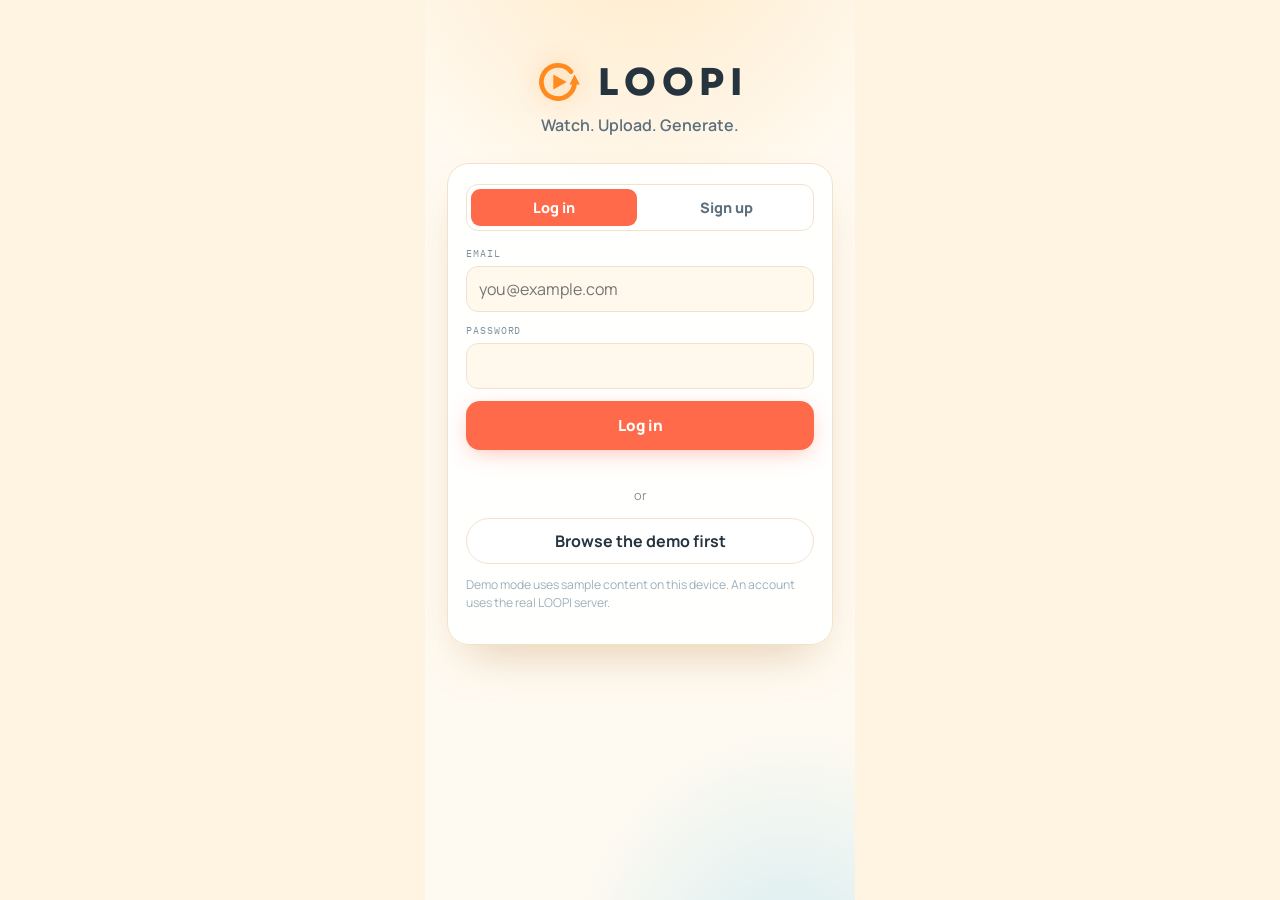
==== app/index.html @ d9bfcf1f "LOOPI website: landing + studio page + web app + SEO pack" ====
<!DOCTYPE html>
<html lang="en">
<head>
<meta charset="UTF-8">
<meta name="viewport" content="width=device-width, initial-scale=1.0, viewport-fit=cover">
<title>LOOPI — watch, upload, generate</title>
<meta name="description" content="LOOPI: an upload-first short-video platform. Upload up to 20s, generate AI video with credits, chat, rooms and live.">
<link rel="preconnect" href="https://fonts.googleapis.com">
<link rel="preconnect" href="https://fonts.gstatic.com" crossorigin>
<link href="https://fonts.googleapis.com/css2?family=Sora:wght@600;700;800&family=Manrope:wght@400;500;600;700;800&family=IBM+Plex+Mono:wght@500;600&display=swap" rel="stylesheet">
<link rel="stylesheet" href="style.css">
<link rel="stylesheet" href="games.css">
<link rel="stylesheet" href="volfield.css">
</head>
<body>
<div id="phone">

  <!-- ======================= SPLASH / ENTRY =======================
       Kay's entry page: a clean WHITE page, nothing competing, with
       the Loopi wordmark in glossy glass orange centred — shown
       while the app loads, then it fades into auth or the feed. -->
  <div id="splash" aria-hidden="true">
    <div class="splash-lockup">
      <svg class="splash-art" viewBox="0 0 340 196" fill="none" aria-hidden="true">
        <defs>
          <linearGradient id="glassOrange" x1="0" y1="0" x2="0" y2="1">
            <stop offset="0" stop-color="#FFC46B"/>
            <stop offset=".45" stop-color="#FF9A2E"/>
            <stop offset=".56" stop-color="#FF7A00"/>
            <stop offset="1" stop-color="#EF6200"/>
          </linearGradient>
          <linearGradient id="glassSheen" x1="0" y1="0" x2="0" y2="1">
            <stop offset="0" stop-color="#ffffff" stop-opacity=".9"/>
            <stop offset=".52" stop-color="#ffffff" stop-opacity="0"/>
          </linearGradient>
        </defs>
        <g transform="translate(136,2)">
          <path d="M54.1 21.8 A23 23 0 1 0 59 36" stroke="url(#glassOrange)" stroke-width="6.5" stroke-linecap="round"/>
          <path d="M59 25.5 L51.8 39.5 L66.2 39.5 Z" fill="url(#glassOrange)"/>
          <path d="M29.5 25.5 L48 36 L29.5 46.5 Z" fill="url(#glassOrange)"/>
        </g>
        <text x="172" y="152" text-anchor="middle" font-family="Sora, Manrope, sans-serif" font-size="57" font-weight="800" letter-spacing="5" fill="url(#glassOrange)">LOOPI</text>
        <text x="172" y="152" text-anchor="middle" font-family="Sora, Manrope, sans-serif" font-size="57" font-weight="800" letter-spacing="5" fill="url(#glassSheen)">LOOPI</text>
      </svg>
    </div>
  </div>

  <!-- ======================= AUTH ======================= -->
  <section id="screen-auth" class="screen">
    <div class="auth-aurora" aria-hidden="true"><i class="ab ab-1"></i><i class="ab ab-2"></i><i class="ab ab-3"></i></div>
    <div class="auth-wrap">
      <div class="logo">
        <svg class="logo-mark" viewBox="0 0 72 72" fill="none" aria-hidden="true">
          <path d="M54.1 21.8 A23 23 0 1 0 59 36" stroke="#fff" stroke-width="6.5" stroke-linecap="round"/>
          <path d="M59 25.5 L51.8 39.5 L66.2 39.5 Z" fill="#fff"/>
          <path d="M29.5 25.5 L48 36 L29.5 46.5 Z" fill="#fff"/>
        </svg>
        <span class="logo-word">LOOPI</span>
      </div>
      <p class="tagline" data-i18n="tagline">Watch. Upload. Generate.</p>

      <div class="auth-card">
        <div class="auth-tabs">
          <button id="auth-tab-login" class="auth-tab active" data-i18n="login">Log in</button>
          <button id="auth-tab-register" class="auth-tab" data-i18n="signup">Sign up</button>
        </div>

        <div id="register-fields" class="hidden">
          <label class="fld"><span data-i18n="displayName">Display name</span>
            <input id="auth-name" type="text" maxlength="60" autocomplete="name"></label>
          <label class="fld"><span data-i18n="handle">Handle</span>
            <input id="auth-handle" type="text" maxlength="24" autocomplete="username" placeholder="yourname"></label>
        </div>

        <label class="fld"><span data-i18n="email">Email</span>
          <input id="auth-email" type="email" autocomplete="email" placeholder="you@example.com"></label>
        <label class="fld"><span data-i18n="password">Password</span>
          <input id="auth-password" type="password" autocomplete="current-password"></label>

        <button id="auth-submit" class="primary big" data-i18n="login">Log in</button>
        <button id="bio-unlock-btn" class="ghost big hidden" data-i18n="bioUnlock">Unlock with fingerprint</button>
        <p id="auth-msg" class="form-msg" role="alert"></p>

        <div class="auth-or"><span data-i18n="or">or</span></div>
        <button id="demo-browse-btn" class="ghost big" data-i18n="browseDemo">Browse the demo first</button>
        <p class="auth-note" data-i18n="authNote">Demo mode uses sample content on this device. An account uses the real LOOPI server.</p>
      </div>
    </div>
  </section>

  <!-- ======================= ONBOARDING ======================= -->
  <section id="screen-onboarding" class="screen hidden">
    <div class="onboard-wrap">
      <div class="onboard-brand" aria-hidden="true">
        <svg class="logo-mark onboard-mark" viewBox="0 0 72 72" fill="none" aria-hidden="true">
          <path d="M54.1 21.8 A23 23 0 1 0 59 36" stroke="#fff" stroke-width="6.5" stroke-linecap="round"/>
          <path d="M59 25.5 L51.8 39.5 L66.2 39.5 Z" fill="#fff"/>
          <path d="M29.5 25.5 L48 36 L29.5 46.5 Z" fill="#fff"/>
        </svg>
        <span class="onboard-word">LOOPI</span>
      </div>
      <h1 data-i18n="pickInterests">What are you into?</h1>
      <p class="sub" data-i18n="pickInterestsSub">Pick a few — your For You feed tunes itself to these.</p>
      <div id="interest-chips" class="chips"></div>
      <button id="onboard-done" class="primary big" data-i18n="continue">Continue</button>
      <button id="onboard-skip" class="ghost" data-i18n="skip">Skip for now</button>
      <p id="onboard-msg" class="form-msg"></p>
    </div>
  </section>

  <!-- ======================= MAIN ======================= -->
  <section id="screen-main" class="screen hidden">

    <!-- HOME -->
    <div id="panel-home" class="panel">
      <header class="feed-top">
        <div class="ft-left">
          <button id="menu-btn" class="glass-btn" aria-label="Menu">⋯<span id="menu-btn-dot" class="menu-dot hidden"></span></button>
          <button id="live-pill" class="livepill" data-i18n="liveBadge">● LIVE</button>
        </div>
        <div class="feed-tabs">
          <button id="ftab-following" class="ftab" data-i18n="following">Following</button>
          <button id="ftab-foryou" class="ftab on" data-i18n="forYou">For You</button>
        </div>
        <button id="search-btn" class="glass-btn search-btn" aria-label="Search" data-i18n-aria="ariaSearch">⌕</button>
      </header>

      <!-- the one menu: every feature lives behind the ⋯ -->
      <div id="nav-menu" class="nav-menu hidden">
        <button class="menu-item" data-tab="create"><span class="mi-ic create-ic">＋</span><span data-i18n="create">Create</span></button>
        <button class="menu-item" data-tab="discover"><span class="mi-ic"><svg class="ic" viewBox="0 0 24 24" fill="none" stroke="currentColor" stroke-width="1.8" stroke-linecap="round" stroke-linejoin="round" aria-hidden="true"><circle cx="11" cy="11" r="6.5"/><path d="m20.5 20.5-4.8-4.8"/></svg></span><span data-i18n="discover">Discover</span></button>
        <button class="menu-item" data-tab="feed"><span class="mi-ic"><svg class="ic" viewBox="0 0 24 24" fill="none" stroke="currentColor" stroke-width="1.8" stroke-linecap="round" stroke-linejoin="round" aria-hidden="true"><rect x="4" y="4" width="7" height="7" rx="1.6"/><rect x="13" y="4" width="7" height="7" rx="1.6"/><rect x="4" y="13" width="7" height="7" rx="1.6"/><rect x="13" y="13" width="7" height="7" rx="1.6"/></svg></span><span data-i18n="tabFeed">Feed</span></button>
        <button class="menu-item" data-tab="live"><span class="mi-ic live-ic"><svg class="ic" viewBox="0 0 24 24" fill="none" stroke="currentColor" stroke-width="1.8" stroke-linecap="round" stroke-linejoin="round" aria-hidden="true"><circle cx="12" cy="12" r="1.4" fill="currentColor" stroke="none"/><path d="M8.2 15.8a5.4 5.4 0 0 1 0-7.6M15.8 8.2a5.4 5.4 0 0 1 0 7.6M5.6 18.4a9.4 9.4 0 0 1 0-12.8M18.4 5.6a9.4 9.4 0 0 1 0 12.8"/></svg></span><span data-i18n="live">Live</span></button>
        <button class="menu-item" data-tab="games"><span class="mi-ic"><svg class="ic" viewBox="0 0 24 24" fill="none" stroke="currentColor" stroke-width="1.8" stroke-linecap="round" stroke-linejoin="round" aria-hidden="true"><path d="M6.8 7.5h10.4a5.3 5.3 0 0 1 5.2 5.6c0 2.9-2.3 5.2-5.1 5.2-1.7 0-3.2-.8-4.1-2.1H10.8c-.9 1.3-2.4 2.1-4.1 2.1-2.8 0-5.1-2.3-5.1-5.2a5.3 5.3 0 0 1 5.2-5.6z"/><path d="M7.2 10.8v4M5.2 12.8h4"/><circle cx="16.4" cy="11.2" r=".4" fill="currentColor"/><circle cx="18.6" cy="14" r=".4" fill="currentColor"/></svg></span><span data-i18n="tabArena">Arena</span></button>
        <button class="menu-item" data-tab="inbox"><span class="mi-ic"><svg class="ic" viewBox="0 0 24 24" fill="none" stroke="currentColor" stroke-width="1.8" stroke-linecap="round" stroke-linejoin="round" aria-hidden="true"><path d="M20.5 11.8a8 8 0 0 1-8.4 7.7c-1.2 0-2.4-.2-3.4-.7L3.5 20.5l1.7-5.2a8 8 0 1 1 15.3-3.5z"/></svg></span><span data-i18n="tabChat">Chat</span><span id="menu-chat-badge" class="mi-badge hidden">3</span></button>
        <button class="menu-item" data-tab="notifications"><span class="mi-ic"><svg class="ic" viewBox="0 0 24 24" fill="none" stroke="currentColor" stroke-width="1.8" stroke-linecap="round" stroke-linejoin="round" aria-hidden="true"><path d="M17.8 9.2a5.8 5.8 0 1 0-11.6 0c0 5-2.3 6.6-2.3 6.6h16.2s-2.3-1.6-2.3-6.6"/><path d="M10.2 19.5a2 2 0 0 0 3.6 0"/></svg></span><span data-i18n="notifications">Notifications</span><span id="menu-notif-badge" class="mi-badge hidden">0</span></button>
        <button class="menu-item" data-tab="profile"><span class="mi-ic"><svg class="ic" viewBox="0 0 24 24" fill="none" stroke="currentColor" stroke-width="1.8" stroke-linecap="round" stroke-linejoin="round" aria-hidden="true"><circle cx="12" cy="8.2" r="3.7"/><path d="M5 20.2a7.2 7.2 0 0 1 14 0"/></svg></span><span data-i18n="profile">Profile</span></button>
        <button class="menu-item" data-tab="settings"><span class="mi-ic"><svg class="ic" viewBox="0 0 24 24" fill="none" stroke="currentColor" stroke-width="1.8" stroke-linecap="round" stroke-linejoin="round" aria-hidden="true"><path d="M4 6.5h9M19 6.5h1.5M4 12h3.5M13.5 12H20M4 17.5h11.5M19.5 17.5H20"/><circle cx="16" cy="6.5" r="2.2"/><circle cx="10.5" cy="12" r="2.2"/><circle cx="17" cy="17.5" r="2.2"/></svg></span><span data-i18n="settingsTitle">Settings</span></button>
        <div class="menu-credits"><span data-i18n="credits">Credits</span><span id="credits-pill" class="credits-pill" title="Credits" data-i18n-title="credits">✦ 0</span></div>
      </div>

      <!-- real-time "new posts" pill (SSE): appears when posts land
           while you browse; tapping loads them without ever yanking
           the feed mid-video -->
      <button id="new-posts-pill" class="new-posts-pill hidden" type="button"></button>

      <div id="feed" class="feed"></div>

      <!-- floating chat bubbles + overlay -->
      <button id="chat-bubble" class="chat-bubble hidden" aria-label="New message" data-i18n-aria="ariaNewMessage">
        <span id="chat-bubble-avatar" class="bubble-avatar">M</span>
        <span class="bubble-dot">2</span>
      </button>
      <button id="chat-bubble-2" class="chat-bubble bubble-2 hidden" aria-label="Group chat">
        <span class="bubble-avatar">WC</span>
        <span class="bubble-dot">3</span>
      </button>
      <div id="chat-overlay" class="chat-overlay hidden">
        <div class="overlay-head">
          <span id="overlay-avatar" class="mini-avatar">M</span>
          <span id="overlay-name">Mira</span>
          <span id="overlay-demo-tag" class="demo-tag" data-i18n="demoTag">demo</span>
          <button id="overlay-close" class="icon-btn" aria-label="Close" data-i18n-aria="ariaClose">✕</button>
        </div>
        <div id="overlay-messages" class="overlay-messages"></div>
        <div class="overlay-input-row">
          <input id="overlay-input" type="text" maxlength="500">
          <button id="overlay-send" class="send-btn" data-i18n="send">Send</button>
        </div>
      </div>
    </div>

    <!-- DISCOVER -->
    <div id="panel-discover" class="panel hidden">
      <header class="page-head"><button class="back-home glass-btn" aria-label="Back">‹</button><h2 data-i18n="discover">Discover</h2></header>
      <div class="search-row">
        <input id="search-input" type="search">
      </div>
      <p class="search-note" data-i18n="searchNote">Explore squares are creators you don't follow. Tap one to jump into their video.</p>
      <div id="comp-card" class="comp-card hidden">
        <h3 class="comp-head"><svg class="ic ic-inline" viewBox="0 0 24 24" fill="none" stroke="currentColor" stroke-width="1.8" stroke-linecap="round" stroke-linejoin="round" aria-hidden="true"><path d="M7.5 4h9v4.8a4.5 4.5 0 0 1-9 0z"/><path d="M7.5 5.5H4.2a3.1 3.1 0 0 0 3.3 3.8M16.5 5.5h3.3a3.1 3.1 0 0 1-3.3 3.8"/><path d="M12 13.3V17M8.5 20.5h7M10 17h4l.6 3.5H9.4z"/></svg> <span data-i18n="compTitle">Weekly competition</span></h3>
        <div id="comp-body"></div>
      </div>
      <div id="explore-grid" class="explore-grid"></div>
    </div>

    <!-- LIVE -->
    <div id="panel-live" class="panel hidden">
      <header class="page-head"><button class="back-home glass-btn" aria-label="Back">‹</button><h2 data-i18n="live">Live</h2></header>
      <button id="go-live-btn" class="primary" data-i18n="goLive">Go Live</button>
      <p id="live-msg" class="form-msg"></p>
      <h3 class="section-title" data-i18n="liveNow">Live now</h3>
      <div id="live-grid" class="live-grid"></div>
    </div>

    <!-- INBOX -->
    <div id="panel-inbox" class="panel hidden">
      <header class="page-head"><button class="back-home glass-btn" aria-label="Back">‹</button><h2 data-i18n="inbox">Inbox</h2></header>
      <div id="room-list" class="room-list"></div>
      <details class="new-room">
        <summary data-i18n="newRoom">+ New room</summary>
        <label class="fld"><span data-i18n="roomName">Room name</span>
          <input id="room-name" type="text" maxlength="80"></label>
        <label class="fld"><span data-i18n="roomType">Type</span>
          <select id="room-type">
            <option value="group" data-i18n="roomGroup">Group chat</option>
            <option value="open" data-i18n="roomOpen">Open room</option>
            <option value="private" data-i18n="roomPrivate">Private (password)</option>
          </select></label>
        <label class="fld" id="room-password-row"><span data-i18n="roomPassword">Password</span>
          <input id="room-password" type="password" maxlength="100"></label>
        <button id="room-create-btn" class="primary" data-i18n="createRoom">Create room</button>
        <p id="room-msg" class="form-msg"></p>
      </details>
    </div>

    <!-- NOTIFICATIONS -->
    <div id="panel-notifications" class="panel hidden">
      <header class="page-head"><button class="back-home glass-btn" aria-label="Back">‹</button><h2 data-i18n="notifTitle">Notifications</h2>
        <button id="notif-read-all" class="ghost notif-read-all" data-i18n="notifMarkAllRead">Mark all read</button></header>
      <div id="notif-list" class="notif-list"></div>
    </div>

    <!-- CREATOR (someone else's profile, from the feed) -->
    <div id="panel-creator" class="panel hidden">
      <header class="page-head"><button class="back-home glass-btn" aria-label="Back">‹</button><h2 id="creator-title">Creator</h2></header>
      <div class="ig-profile">
        <div class="ig-top">
          <span id="creator-avatar" class="big-avatar ig-avatar">?</span>
          <div class="ig-stats" aria-label="Profile statistics">
            <button id="creator-videos-stat" class="ig-stat" type="button"><b id="creator-video-count">0</b><span data-i18n="videosWord">Videos</span></button>
            <button id="creator-followers-stat" class="ig-stat" type="button"><b id="creator-followers-count">0</b><span data-i18n="followersWord">followers</span></button>
            <button id="creator-following-stat" class="ig-stat" type="button"><b id="creator-following-count">0</b><span data-i18n="followingWord">following</span></button>
          </div>
        </div>
        <div class="ig-identity">
          <div id="creator-name" class="profile-name">—</div>
          <div class="ig-handle-row"><span id="creator-handle" class="profile-handle">@—</span><span id="creator-private-chip" class="private-chip hidden"><svg class="ic ic-inline" viewBox="0 0 24 24" fill="none" stroke="currentColor" stroke-width="1.8" stroke-linecap="round" stroke-linejoin="round" aria-hidden="true"><rect x="5" y="10.8" width="14" height="9.2" rx="2"/><path d="M8 10.8V8a4 4 0 0 1 8 0v2.8"/><circle cx="12" cy="15.4" r="1.3" fill="currentColor" stroke="none"/></svg> <span data-i18n="privacyPrivate">Private</span></span></div>
          <p id="creator-bio" class="profile-bio"></p>
          <p id="creator-level-line" class="ig-level-line"></p>
        </div>
        <div class="ig-actions">
          <button id="creator-follow-btn" class="primary creator-follow hidden">Follow</button>
          <button id="creator-message-btn" class="ghost ig-action" data-i18n="messageVerb">Message</button>
          <button id="creator-share-btn" class="ghost ig-action" data-i18n="share">Share</button>
        </div>
        <div id="creator-locked" class="locked-box hidden">
          <div class="locked-ic"><svg class="ic ic-inline" viewBox="0 0 24 24" fill="none" stroke="currentColor" stroke-width="1.8" stroke-linecap="round" stroke-linejoin="round" aria-hidden="true"><rect x="5" y="10.8" width="14" height="9.2" rx="2"/><path d="M8 10.8V8a4 4 0 0 1 8 0v2.8"/><circle cx="12" cy="15.4" r="1.3" fill="currentColor" stroke="none"/></svg></div>
          <b data-i18n="privateAccount">This account is private</b>
          <p class="sub" data-i18n="followToSee">Follow this account to see their videos.</p>
        </div>
      </div>
      <h3 id="creator-videos-title" class="section-title ig-grid-title" data-i18n="creatorVideos">Videos</h3>
      <div id="creator-grid" class="profile-grid"></div>
    </div>

    <!-- PROFILE -->
    <div id="panel-profile" class="panel hidden">
      <header class="page-head"><button class="back-home glass-btn" aria-label="Back">‹</button><h2 data-i18n="profile">Profile</h2></header>
      <div class="ig-profile">
        <div class="ig-top">
          <span id="profile-avatar" class="big-avatar ig-avatar">?</span>
          <div class="ig-stats" aria-label="Profile statistics">
            <button id="profile-videos-stat" class="ig-stat" type="button"><b id="profile-video-count">0</b><span data-i18n="videosWord">Videos</span></button>
            <button id="profile-followers-stat" class="ig-stat" type="button"><b id="profile-followers-count">0</b><span data-i18n="followersWord">followers</span></button>
            <button id="profile-following-stat" class="ig-stat" type="button"><b id="profile-following-count">0</b><span data-i18n="followingWord">following</span></button>
          </div>
        </div>
        <div class="ig-identity">
          <div id="profile-name" class="profile-name">—</div>
          <div id="profile-handle" class="profile-handle">@—</div>
          <p id="profile-bio" class="profile-bio"></p>
          <p id="profile-level-line" class="ig-level-line"></p>
          <div id="profile-badges" class="badge-row ig-badges"></div>
        </div>
        <div class="ig-actions">
          <button id="edit-profile-btn" class="ghost ig-action primary-action" data-i18n="editProfile">Edit profile</button>
          <button id="profile-share-btn" class="ghost ig-action" data-i18n="share">Share</button>
        </div>
      </div>

      <div class="profile-tabs" role="tablist" aria-label="Profile sections">
        <button id="profile-tab-videos" class="profile-tab active" type="button">▦ <span data-i18n="videosWord">Videos</span></button>
        <button id="profile-tab-shop" class="profile-tab" type="button">✦ <span data-i18n="shopCredits">Shop / Credits</span></button>
      </div>

      <div id="profile-videos-pane" class="profile-pane">
        <div id="profile-grid" class="profile-grid"></div>
        <p id="profile-no-videos" class="sub profile-empty hidden" data-i18n="noVideosYet">No videos yet.</p>
      </div>

      <div id="profile-shop-pane" class="profile-pane hidden">
        <div class="credits-card shop-card">
          <div class="shop-balance-label" data-i18n="currentBalance">Current balance</div>
          <div id="credits-balance" class="credits-balance shop-balance">✦ 0</div>
          <p class="sub shop-note" data-i18n="creditsForLine">Credits power AI video generation and tips to streamers.</p>
          <div class="earnings-row">
            <span data-i18n="earnings">Earnings</span>
            <b id="earnings-balance">✦ 0</b>
          </div>
          <p class="sub earnings-note" data-i18n="earningsNote">Tips you received, tracked separately for payout.</p>
          <div id="packs-list" class="packs-list"></div>
          <p id="packs-msg" class="form-msg"></p>
          <div id="ledger-list" class="ledger-list"></div>
        </div>
      </div>

      <button id="settings-btn" class="ghost"><svg class="ic ic-inline" viewBox="0 0 24 24" fill="none" stroke="currentColor" stroke-width="1.8" stroke-linecap="round" stroke-linejoin="round" aria-hidden="true"><path d="M4 6.5h9M19 6.5h1.5M4 12h3.5M13.5 12H20M4 17.5h11.5M19.5 17.5H20"/><circle cx="16" cy="6.5" r="2.2"/><circle cx="10.5" cy="12" r="2.2"/><circle cx="17" cy="17.5" r="2.2"/></svg><span data-i18n="settings">Settings</span></button>
      <button id="logout-btn" class="ghost danger" data-i18n="logout">Log out</button>
    </div>

    <!-- SETTINGS -->
    <div id="panel-settings" class="panel hidden">
      <header class="page-head chat-head">
        <button id="settings-back" class="icon-btn" aria-label="Back" data-i18n-aria="ariaBack">‹</button>
        <h2 data-i18n="settingsTitle">Settings</h2>
      </header>
      <div class="settings-group">
        <h3 class="section-title" data-i18n="language">Language</h3>
        <label class="radio-row">
          <input type="radio" name="lang" id="lang-en" value="en">
          <span>English</span>
        </label>
        <label class="radio-row">
          <input type="radio" name="lang" id="lang-zh" value="zh">
          <span>中文（简体）</span>
        </label>
        <label class="radio-row">
          <input type="radio" name="lang" id="lang-hi" value="hi">
          <span>हिन्दी</span>
        </label>
        <p class="sub" data-i18n="languageNote">Applies to the whole app right away.</p>
      </div>
      <div id="bio-settings-group" class="settings-group hidden">
        <h3 class="section-title" data-i18n="bioTitle">Biometric unlock</h3>
        <label class="switch-row">
          <span data-i18n="bioUnlock">Unlock with fingerprint</span>
          <input id="bio-toggle" type="checkbox">
        </label>
        <p class="sub" data-i18n="bioNote">Your session is sealed with Android Keystore on this phone. If biometric unlock fails, use your password.</p>
        <p id="bio-msg" class="form-msg"></p>
      </div>
      <div class="settings-group">
        <h3 class="section-title" data-i18n="privacyTitle">Account privacy</h3>
        <label class="radio-row">
          <input type="radio" name="privacy" id="privacy-public" value="public">
          <span data-i18n="privacyPublic">Public</span>
        </label>
        <label class="radio-row">
          <input type="radio" name="privacy" id="privacy-private" value="private">
          <span data-i18n="privacyPrivate">Private</span>
        </label>
        <p class="sub" id="privacy-note"></p>
      </div>
      <div class="settings-group">
        <h3 class="section-title" data-i18n="notifPrefsTitle">Notifications</h3>
        <div id="notif-prefs"></div>
        <p class="sub" data-i18n="notifPrefsNote">Choose what lands in your inbox. Turned-off types are never created.</p>
      </div>
      <div class="settings-group">
        <h3 class="section-title" data-i18n="about">About</h3>
        <p class="sub">LOOPI · <span data-i18n="aboutText">Upload-first short video. AI generation is one option inside — never the whole app.</span></p>
        <p class="sub" id="settings-mode"></p>
      </div>
      <div class="settings-group danger-zone">
        <h3 class="section-title" data-i18n="dangerZone">Danger zone</h3>
        <p class="sub" data-i18n="deleteAccountNote">Permanently delete your account and everything in it. This cannot be undone.</p>
        <button id="delete-account-btn" class="ghost danger" data-i18n="deleteAccount">Delete account</button>
      </div>
    </div>

    <!-- CHAT (full view, from Inbox) -->
    <div id="panel-chat" class="panel hidden">
      <header class="page-head chat-head">
        <button id="chat-back" class="icon-btn" aria-label="Back" data-i18n-aria="ariaBack">‹</button>
        <h2 id="chat-title">Chat</h2>
        <span id="chat-demo-tag" class="demo-tag hidden" data-i18n="demoTag">demo</span>
      </header>
      <div id="chat-messages" class="chat-messages"></div>
      <div id="share-picker" class="share-picker hidden">
        <p class="sub" data-i18n="shareWhich">Share which video?</p>
        <div id="share-picker-list" class="share-picker-list"></div>
      </div>
      <div class="chat-input-row">
        <button id="chat-share-btn" class="icon-btn" title="Share a video" data-i18n-title="titleShareVideo"><svg class="ic" viewBox="0 0 24 24" fill="none" stroke="currentColor" stroke-width="1.8" stroke-linecap="round" stroke-linejoin="round" aria-hidden="true"><rect x="3" y="6.5" width="18" height="12.5" rx="2.5"/><path d="M3 10.5h18M7.5 6.5l2 4M13 6.5l2 4"/></svg></button>
        <button id="chat-game-btn" class="icon-btn hidden" title="Start a group game" data-i18n-title="titleGroupGame"><svg class="ic" viewBox="0 0 24 24" fill="none" stroke="currentColor" stroke-width="1.8" stroke-linecap="round" stroke-linejoin="round" aria-hidden="true"><path d="M6.8 7.5h10.4a5.3 5.3 0 0 1 5.2 5.6c0 2.9-2.3 5.2-5.1 5.2-1.7 0-3.2-.8-4.1-2.1H10.8c-.9 1.3-2.4 2.1-4.1 2.1-2.8 0-5.1-2.3-5.1-5.2a5.3 5.3 0 0 1 5.2-5.6z"/><path d="M7.2 10.8v4M5.2 12.8h4"/><circle cx="16.4" cy="11.2" r=".4" fill="currentColor"/><circle cx="18.6" cy="14" r=".4" fill="currentColor"/></svg></button>
        <button id="chat-mic-btn" class="icon-btn" title="Voice message" data-i18n-title="titleVoiceMessage"><svg class="ic" viewBox="0 0 24 24" fill="none" stroke="currentColor" stroke-width="1.8" stroke-linecap="round" stroke-linejoin="round" aria-hidden="true"><rect x="9" y="2.5" width="6" height="12" rx="3"/><path d="M5.8 11.8a6.2 6.2 0 0 0 12.4 0M12 18v3.2"/></svg></button>
        <input id="chat-input" type="text" maxlength="2000">
        <button id="chat-send" class="send-btn" data-i18n="send">Send</button>
      </div>
      <div id="voice-rec-row" class="voice-rec-row hidden">
        <span class="voice-rec-dot"></span>
        <span id="voice-rec-time" class="voice-rec-time">0:00</span>
        <span class="voice-rec-label" data-i18n="voiceRecording">Recording…</span>
        <button id="voice-rec-cancel" class="ghost" data-i18n="cancel">Cancel</button>
        <button id="voice-rec-send" class="send-btn" data-i18n="send">Send</button>
      </div>
      <p id="chat-msg" class="form-msg"></p>
    </div>

    <!-- LIVE ROOM -->
    <div id="panel-live-room" class="panel hidden">
      <header class="page-head chat-head">
        <button id="live-back" class="icon-btn" aria-label="Back" data-i18n-aria="ariaBack">‹</button>
        <h2 id="lr-title">Live</h2>
        <span class="live-badge" data-i18n="liveBadge">● LIVE</span>
      </header>
      <div class="lr-stage">
        <video id="lr-video" class="lr-video hidden" autoplay playsinline></video>
        <div id="lr-stage-art" class="lr-stage-art"></div>
        <div id="lr-audio" class="hidden"></div>
        <div id="lr-gift-overlay" class="lr-gift-overlay hidden"><div id="lr-gift-emoji" class="lr-gift-icon"></div></div>
        <div class="lr-stage-meta">
          <span id="lr-streamer">@—</span>
          <span id="lr-conn" class="conn-chip hidden">Ready to connect</span>
          <span id="lr-viewers" class="lr-viewers"><svg class="ic ic-inline" viewBox="0 0 24 24" fill="none" stroke="currentColor" stroke-width="1.8" stroke-linecap="round" stroke-linejoin="round" aria-hidden="true"><path d="M2.5 12S6 5.8 12 5.8 21.5 12 21.5 12 18 18.2 12 18.2 2.5 12 2.5 12z"/><circle cx="12" cy="12" r="3"/></svg><span id="lr-viewers-n">0</span></span>
        </div>
        <p id="lr-note" class="lr-note"></p>
      </div>
      <div id="lr-chat" class="lr-chat"></div>
      <div class="tip-row">
        <span class="tip-note" data-i18n="tipNote">Tips go to the streamer</span>
        <button class="tip-btn" data-tip="1">✦ 1</button>
        <button class="tip-btn" data-tip="5">✦ 5</button>
        <button class="tip-btn" data-tip="20">✦ 20</button>
      </div>
      <p id="tip-msg" class="form-msg"></p>
      <div class="chat-input-row">
        <input id="lr-chat-input" type="text" maxlength="500">
        <button id="lr-gift-btn" class="send-btn gift-btn"><svg class="ic ic-inline" viewBox="0 0 24 24" fill="none" stroke="currentColor" stroke-width="1.8" stroke-linecap="round" stroke-linejoin="round" aria-hidden="true"><rect x="3.5" y="8" width="17" height="4" rx="1"/><path d="M5 12v7a1.5 1.5 0 0 0 1.5 1.5h11A1.5 1.5 0 0 0 19 19v-7"/><path d="M12 8v12.5"/><path d="M12 8c-4.2 0-5.5-1.6-5.5-3.2C6.5 3.1 7.8 2 9.3 2 11.4 2 12 4.6 12 8zm0 0c4.2 0 5.5-1.6 5.5-3.2C17.5 3.1 16.2 2 14.7 2 12.6 2 12 4.6 12 8z"/></svg><span data-i18n="giftBtn">Gift</span></button>
        <button id="lr-chat-send" class="send-btn" data-i18n="send">Send</button>
      </div>
    </div>

    <!-- GIFT SHELF (live rooms: gifts are priced by the server catalogue) -->
    <div id="gift-sheet" class="comments-sheet gift-sheet hidden">
      <div class="create-head">
        <h2 data-i18n="giftShelfTitle">Send a gift</h2>
        <button id="gift-close" class="icon-btn" aria-label="Close" data-i18n-aria="ariaClose">✕</button>
      </div>
      <div class="credits-popup-balance">
        <span data-i18n="giftBalance">Your balance</span>
        <b id="gift-balance">✦ 0</b>
      </div>
      <div id="gift-grid" class="gift-grid"></div>
      <p id="gift-msg" class="form-msg"></p>
    </div>

    <!-- GAMES HUB -->
    <div id="panel-games" class="panel hidden">
      <header class="page-head"><button class="back-home glass-btn" aria-label="Back">‹</button>
        <h2 data-i18n="games">Games</h2>
        <span id="coins-pill" class="coins-pill" title="Game coins" data-i18n-title="gameCoins"><img class="coin-png-sm" src="games3d/coin.png" alt=""><span id="coins-n">0</span></span>
      </header>
      <p class="search-note" data-i18n="gamesNote">Small games, big bragging rights. Challenge a friend and the card lands right inside your chat.</p>
      <div id="games-level-strip" class="games-level-strip"></div>
      <div id="games-grid" class="games-grid"></div>
      <div id="games-leaderboard" class="lb-list"></div>
      <p class="sub games-coins-note" data-i18n="coinsNote">Game coins are earned by playing — never bought. They are a separate games currency and never convert into credits or cash.</p>
    </div>

    <!-- GAME: PENALTY KICKS -->
    <div id="panel-game-penalty" class="panel hidden">
      <header class="page-head chat-head">
        <button class="icon-btn game-back" aria-label="Back" data-i18n-aria="ariaBack">‹</button>
        <h2><img class="h2-game-ic" src="games3d/penalty.png" alt=""> <span data-i18n="gamePenalty">Penalty Kicks</span></h2>
      </header>
      <div class="game-stage">
        <div id="pk-score" class="pk-score">You 0 — 0 Bot</div>
        <div id="pk-dots" class="pk-dots"></div>
        <div id="pk-prompt" class="pk-prompt"></div>
        <div id="pk-goal" class="pk-goal"></div>
        <div id="pk-power" class="pk-power hidden"><span data-i18n="pkPower">Power</span><div class="pk-power-track"><div id="pk-power-fill"></div></div></div>
        <p id="pk-msg" class="pk-msg"></p>
        <div id="pk-result" class="pk-result hidden">
          <div id="pk-result-text"></div>
          <button id="pk-again" class="primary" data-i18n="playAgain">Play again</button>
          <button id="pk-challenge" class="ghost" data-i18n="challengeFriend">Challenge a friend</button>
        </div>
        <p class="sub game-rules" data-i18n="penaltyRules">Best of 5, then sudden death. Shooting: swipe across the goal — where your flick lands is where the ball goes, and full-power flicks near the frame can fly wide. Saving: swipe to dive the moment the bot shoots — late dives cover less ground.</p>
      </div>
    </div>

    <!-- GAME: PING PONG -->
    <div id="panel-game-pong" class="panel hidden">
      <header class="page-head chat-head">
        <button class="icon-btn game-back" aria-label="Back" data-i18n-aria="ariaBack">‹</button>
        <h2><img class="h2-game-ic" src="games3d/pong.png" alt=""> <span data-i18n="gamePong">Ping Pong</span></h2>
      </header>
      <div class="pong-online" id="pong-online">
        <div class="po-modes">
          <button id="po-mode-bot" class="po-mode active" data-i18n="poBotMatch">Bot match</button>
          <button id="po-mode-online" class="po-mode" data-i18n="poOnlineMatch">Play a friend · 1v1 online</button>
        </div>
        <div id="po-online-panel" class="po-panel hidden">
          <div class="po-row">
            <button id="po-create" class="ghost" data-i18n="poCreateRoom">Create room</button>
            <button id="po-quick" class="ghost" data-i18n="poQuickMatch">⚡ Quick match</button>
          </div>
          <div class="po-row">
            <input id="po-code" type="text" maxlength="4" placeholder="CODE" autocomplete="off" autocapitalize="characters">
            <button id="po-join" class="ghost" data-i18n="poJoinRoom">Join room</button>
          </div>
          <div id="po-room-code" class="po-code-display hidden"><span data-i18n="poRoomWord">Room</span> <b id="po-room-code-val"></b><span data-i18n="poSendCode"> — send this code to your friend</span></div>
          <p id="po-status" class="po-status"></p>
          <button id="po-leave" class="ghost hidden" data-i18n="poLeaveMatch">Leave match</button>
        </div>
      </div>
      <div class="pong-wrap">
        <canvas id="pong-canvas" width="360" height="480"></canvas>
      </div>
      <p id="pong-msg" class="pk-msg"></p>
      <div class="pong-controls">
        <button id="pong-start" class="primary" data-i18n="startGame">Start</button>
        <button id="pong-challenge" class="ghost" data-i18n="challengeFriend">Challenge a friend</button>
      </div>
      <p class="sub game-rules" data-i18n="pongRules">First to 7. Drag or move the mouse to slide your paddle (bottom). The bot gets quicker every time you score.</p>
    </div>

    <!-- GAME: VOLLEY DUEL (placeholder) -->
    <div id="panel-game-volley" class="panel hidden">
      <header class="page-head chat-head">
        <button class="icon-btn game-back" aria-label="Back" data-i18n-aria="ariaBack">‹</button>
        <h2><img class="h2-game-ic" src="games3d/volley.png" alt=""> <span data-i18n="gameVolley">Volley Duel</span></h2>
      </header>
      <div class="game-soon">
        <div class="soon-art" id="volley-art"><img class="soon-png" src="games3d/volley.png" alt=""></div>
        <span class="demo-tag" data-i18n="inBuild">In build</span>
        <h3 data-i18n="volleyTitle">Volley Duel — 1v1, on the clock</h3>
        <p class="sub" data-i18n="volleyRules">A 60-second timed duel. Serve, bump and spike over the net — most points when the clock hits zero wins. Beat the bot to warm up, then challenge a friend for the real crown.</p>
        <p class="sub" data-i18n="volleySoon">This one is still being built — the court, net physics and timed rounds land in a later update. Challenges posted now are demo cards.</p>
        <button id="volley-challenge" class="ghost" data-i18n="challengeFriend">Challenge a friend</button>
      </div>
    </div>

    <!-- GAME: POKER (placeholder) -->
    <div id="panel-game-poker" class="panel hidden">
      <header class="page-head chat-head">
        <button class="icon-btn game-back" aria-label="Back" data-i18n-aria="ariaBack">‹</button>
        <h2><img class="h2-game-ic" src="games3d/poker.png" alt=""> <span data-i18n="gamePoker">Poker</span></h2>
      </header>
      <div class="game-soon">
        <div class="soon-art" id="poker-art"><img class="soon-png" src="games3d/poker.png" alt=""></div>
        <span class="demo-tag" data-i18n="inBuild">In build</span>
        <h3 data-i18n="pokerTitle">Poker — friendly tables</h3>
        <p class="sub" data-i18n="pokerRules">Texas hold'em at friendly tables — you, your friends and a few bots. Two cards down, five on the board, best hand takes the pot of game coins.</p>
        <div class="poker-rule" data-i18n="pokerFreeRule">Free coins only. Poker here runs on game coins that are earned by playing — they are never sold, never bought, and can never be converted into credits or cashed out. It is a game, not gambling.</div>
        <p class="sub" data-i18n="pokerSoon">Tables are still being built. Challenges posted now are demo cards.</p>
        <button id="poker-challenge" class="ghost" data-i18n="challengeFriend">Challenge a friend</button>
      </div>
    </div>

    <!-- GAME: FOODNINJA -->
    <div id="panel-game-foodninja" class="panel hidden">
      <header class="page-head chat-head">
        <button class="icon-btn game-back" aria-label="Back" data-i18n-aria="ariaBack">‹</button>
        <h2><img class="h2-game-ic" src="games3d/foodninja.png" alt=""> <span data-i18n="gameFood">FoodNinja</span></h2>
      </header>
      <div class="pong-online fn-bar">
        <div class="po-modes">
          <button id="fn-mode-ai" class="po-mode active" data-i18n="fnVsAi">vs AI</button>
          <button id="fn-mode-online" class="po-mode" data-i18n="fnOnline">1v1 online</button>
        </div>
        <div id="fn-diff-row" class="fn-diff-row">
          <button class="fn-diff-btn active" data-diff="easy" data-i18n="diffEasy">Easy</button>
          <button class="fn-diff-btn" data-diff="normal" data-i18n="diffNormal">Normal</button>
          <button class="fn-diff-btn" data-diff="hard" data-i18n="diffHard">Hard</button>
        </div>
        <div id="fn-online-panel" class="po-panel hidden">
          <div class="po-row">
            <button id="fn-create" class="ghost" data-i18n="poCreateRoom">Create room</button>
            <button id="fn-quick" class="ghost" data-i18n="poQuickMatch">⚡ Quick match</button>
          </div>
          <div class="po-row">
            <input id="fn-code" type="text" maxlength="4" placeholder="CODE" autocomplete="off" autocapitalize="characters">
            <button id="fn-join" class="ghost" data-i18n="poJoinRoom">Join room</button>
          </div>
          <div id="fn-room-code" class="po-code-display hidden"><span data-i18n="poRoomWord">Room</span> <b id="fn-room-code-val"></b><span data-i18n="poSendCode"> — send this code to your friend</span></div>
          <p id="fn-status" class="po-status"></p>
          <button id="fn-leave" class="ghost hidden" data-i18n="poLeaveMatch">Leave match</button>
        </div>
      </div>
      <div id="fn-group-bar" class="fn-group-bar hidden">
        <div id="fn-group-strip" class="fn-group-strip"></div>
        <button id="fn-group-back" class="ghost hidden"><svg class="ic ic-inline" viewBox="0 0 24 24" fill="none" stroke="currentColor" stroke-width="1.8" stroke-linecap="round" stroke-linejoin="round" aria-hidden="true"><path d="M20.5 11.8a8 8 0 0 1-8.4 7.7c-1.2 0-2.4-.2-3.4-.7L3.5 20.5l1.7-5.2a8 8 0 1 1 15.3-3.5z"/></svg> <span data-i18n="gsBackToChat">Back to chat</span></button>
      </div>
      <div class="fn-hud">
        <span class="fn-chip"><svg class="ic ic-inline" viewBox="0 0 24 24" fill="none" stroke="currentColor" stroke-width="1.8" stroke-linecap="round" stroke-linejoin="round" aria-hidden="true"><circle cx="12" cy="8.2" r="3.7"/><path d="M5 20.2a7.2 7.2 0 0 1 14 0"/></svg> <b id="fn-score">0</b></span>
        <span class="fn-chip"><span id="fn-opp-label">BOT</span> <b id="fn-opp">0</b></span>
        <span class="fn-chip"><svg class="ic ic-inline" viewBox="0 0 24 24" fill="none" stroke="currentColor" stroke-width="1.8" stroke-linecap="round" stroke-linejoin="round" aria-hidden="true"><circle cx="12" cy="12.8" r="7.3"/><path d="M12 9v3.8l2.6 1.6M9.5 2.8h5"/></svg> <b id="fn-time">60</b></span>
        <span class="fn-chip" id="fn-lives"><svg class="ic ic-inline heart-ic" viewBox="0 0 24 24" fill="currentColor" stroke="none" aria-hidden="true"><path d="M12 20.3C6.9 16.4 3.4 13.2 3.4 9.7 3.4 7.1 5.3 5.1 7.8 5.1c1.7 0 3.2.9 4.2 2.4.9-1.5 2.5-2.4 4.2-2.4 2.5 0 4.4 2 4.4 4.6 0 3.5-3.5 6.7-8.6 10.6z"/></svg><svg class="ic ic-inline heart-ic" viewBox="0 0 24 24" fill="currentColor" stroke="none" aria-hidden="true"><path d="M12 20.3C6.9 16.4 3.4 13.2 3.4 9.7 3.4 7.1 5.3 5.1 7.8 5.1c1.7 0 3.2.9 4.2 2.4.9-1.5 2.5-2.4 4.2-2.4 2.5 0 4.4 2 4.4 4.6 0 3.5-3.5 6.7-8.6 10.6z"/></svg><svg class="ic ic-inline heart-ic" viewBox="0 0 24 24" fill="currentColor" stroke="none" aria-hidden="true"><path d="M12 20.3C6.9 16.4 3.4 13.2 3.4 9.7 3.4 7.1 5.3 5.1 7.8 5.1c1.7 0 3.2.9 4.2 2.4.9-1.5 2.5-2.4 4.2-2.4 2.5 0 4.4 2 4.4 4.6 0 3.5-3.5 6.7-8.6 10.6z"/></svg></span>
      </div>
      <div class="fn-meter"><div id="fn-meter-fill"></div><span id="fn-fever-tag" class="hidden" data-i18n="feverTag">🔥 FEVER ×2</span></div>
      <div class="food-wrap">
        <canvas id="fn-canvas" width="360" height="480"></canvas>
      </div>
      <p id="fn-msg" class="pk-msg"></p>
      <div id="fn-result" class="pk-result hidden">
        <div id="fn-result-text"></div>
        <button id="fn-again" class="primary" data-i18n="playAgain">Play again</button>
        <button id="fn-challenge" class="ghost" data-i18n="challengeFriend">Challenge a friend</button>
      </div>
      <div class="pong-controls" id="fn-controls">
        <button id="fn-start" class="primary" data-i18n="startGame">Start</button>
        <button id="fn-challenge2" class="ghost" data-i18n="challengeFriend">Challenge a friend</button>
      </div>
      <p class="sub game-rules" data-i18n="foodRules">Swipe through flying food to slice it. 3+ in one swipe = Combo Platter bonus. Fill the meter for FEVER double points. Never slice the rotten egg!</p>
    </div>

    <!-- GAME: VOLFIELD -->
    <div id="panel-game-volfield" class="panel hidden">
      <header class="page-head chat-head">
        <button class="icon-btn game-back" aria-label="Back" data-i18n-aria="ariaBack">‹</button>
        <h2><img class="h2-game-ic" src="games3d/volfield.png" alt=""> <span data-i18n="gameVolfield">Volfield</span></h2>
      </header>
      <div class="pong-online vf-bar">
        <div class="po-modes">
          <button id="vf-mode-boss" class="po-mode active">Boss mode</button>
          <button id="vf-mode-duel" class="po-mode">1v1 duel · 90s</button>
        </div>
        <div id="vf-stage-row" class="vf-stage-row">
          <button id="vf-stage-prev" class="vf-nav-btn" aria-label="Previous stage">‹</button>
          <span id="vf-stage-name" class="vf-stage-name"></span>
          <button id="vf-stage-next" class="vf-nav-btn" aria-label="Next stage">›</button>
        </div>
        <p id="vf-best" class="vf-best"></p>
      </div>
      <div class="vf-hud">
        <span class="vf-chip"><b id="vf-pct">0%</b> <span id="vf-claimed-label">Claimed</span></span>
        <span class="vf-chip"><b id="vf-score">0</b> <span id="vf-score-label">Score</span></span>
        <span class="vf-chip vf-lives-chip" id="vf-lives"></span>
        <span class="vf-chip hidden" id="vf-time-chip"><b id="vf-time">90</b>s</span>
      </div>
      <p id="vf-stage-label" class="po-status"></p>
      <div class="vf-shield"><span id="vf-shield-label">Shield</span><div class="vf-shield-track"><div id="vf-shield-fill"></div></div></div>
      <div id="vf-duel-bar" class="vf-duel-bar hidden">
        <div class="vf-duel-row"><span class="who" id="vf-you-label">You</span><div class="vf-duel-track"><div id="vf-you-fill"></div></div><span class="val" id="vf-you-pct">0%</span></div>
        <div class="vf-duel-row"><span class="who" id="vf-bot-label">Bot rival</span><div class="vf-duel-track"><div id="vf-bot-fill"></div></div><span class="val" id="vf-bot-pct">0%</span></div>
      </div>
      <div class="vf-wrap">
        <canvas id="vf-canvas" width="360" height="480"></canvas>
      </div>
      <p id="vf-msg" class="pk-msg"></p>
      <div id="vf-result" class="pk-result hidden">
        <div id="vf-result-text"></div>
        <button id="vf-again" class="primary" data-i18n="playAgain">Play again</button>
        <button id="vf-next" class="primary hidden">Next stage</button>
        <button id="vf-challenge" class="ghost" data-i18n="challengeFriend">Challenge a friend</button>
      </div>
      <div class="vf-controls">
        <button id="vf-start" class="primary">Start</button>
      </div>
      <div class="vf-pad" aria-hidden="false">
        <button id="vf-pad-up" class="vf-pad-btn vf-pad-up" aria-label="Up"><svg viewBox="0 0 24 24" fill="none" stroke="currentColor" stroke-width="2.2" stroke-linecap="round" stroke-linejoin="round"><path d="M5 15l7-7 7 7"/></svg></button>
        <button id="vf-pad-left" class="vf-pad-btn vf-pad-left" aria-label="Left"><svg viewBox="0 0 24 24" fill="none" stroke="currentColor" stroke-width="2.2" stroke-linecap="round" stroke-linejoin="round"><path d="M15 5l-7 7 7 7"/></svg></button>
        <button id="vf-pad-down" class="vf-pad-btn vf-pad-down" aria-label="Down"><svg viewBox="0 0 24 24" fill="none" stroke="currentColor" stroke-width="2.2" stroke-linecap="round" stroke-linejoin="round"><path d="M5 9l7 7 7-7"/></svg></button>
        <button id="vf-pad-right" class="vf-pad-btn vf-pad-right" aria-label="Right"><svg viewBox="0 0 24 24" fill="none" stroke="currentColor" stroke-width="2.2" stroke-linecap="round" stroke-linejoin="round"><path d="M9 5l7 7-7 7"/></svg></button>
      </div>
      <p id="vf-rules" class="sub game-rules"></p>
    </div>

    <!-- Kay's 3-button quick bar: Feed · Profile · Search. The ⋯
         menu above remains the full destination list. -->
    <nav id="bottom-bar" class="bottom-bar" aria-label="Primary">
      <button class="bottom-item active" data-bottom-nav="home" type="button"><span class="bottom-icon">⌂</span><span data-i18n="tabFeed">Feed</span></button>
      <button class="bottom-item" data-bottom-nav="profile" type="button"><span class="bottom-icon">◯</span><span data-i18n="profile">Profile</span></button>
      <button class="bottom-item" data-bottom-nav="discover" type="button"><span class="bottom-icon">⌕</span><span data-i18n="searchWord">Search</span></button>
    </nav>

    <!-- CHALLENGE PICKER (sheet over everything) -->
    <div id="challenge-picker" class="challenge-sheet hidden">
      <p class="sub" data-i18n="challengeWhich">Challenge in which chat?</p>
      <div id="challenge-room-list" class="challenge-room-list"></div>
      <button id="challenge-cancel" class="ghost" data-i18n="cancel">Cancel</button>
    </div>

    <!-- GROUP GAME LOBBY / RESULTS (sheet over everything) -->
    <div id="gs-overlay" class="challenge-sheet gs-overlay hidden">
      <div class="gs-head">
        <b id="gs-title">Group game</b>
        <span id="gs-demo-tag" class="demo-tag hidden" data-i18n="demoTag">demo</span>
      </div>
      <p id="gs-sub" class="sub"></p>
      <div id="gs-players" class="gs-players"></div>
      <div id="gs-standings" class="gs-standings hidden"></div>
      <p id="gs-status" class="po-status"></p>
      <div class="gs-actions">
        <button id="gs-start-btn" class="primary hidden" data-i18n="gsStartMatch">Start match</button>
        <button id="gs-back-btn" class="primary hidden" data-i18n="gsBackToChat">Back to chat</button>
        <button id="gs-close-btn" class="ghost" data-i18n="cancel">Cancel</button>
      </div>
    </div>

    <!-- CREATE (sheet over everything) -->
    <div id="create-panel" class="create-panel hidden">
      <div class="create-head">
        <h2 data-i18n="create">Create</h2>
        <button id="create-close" class="icon-btn" aria-label="Close" data-i18n-aria="ariaClose">✕</button>
      </div>

      <div class="door">
        <h3><svg class="ic" viewBox="0 0 24 24" fill="none" stroke="currentColor" stroke-width="1.8" stroke-linecap="round" stroke-linejoin="round" aria-hidden="true"><rect x="3" y="6.5" width="18" height="12.5" rx="2.5"/><path d="M3 10.5h18M7.5 6.5l2 4M13 6.5l2 4"/></svg> <span data-i18n="recordUpload">Record / Upload</span></h3>
        <p class="sub" data-i18n="uploadNote">Your own video, up to 20 seconds.</p>
        <input id="upload-file" type="file" accept="video/*">
        <div id="upload-preview" class="upload-preview hidden"></div>
        <input id="upload-caption" type="text" maxlength="300" placeholder="Add a caption…">
        <button id="upload-music-row" class="music-row hidden" type="button">
          <span class="music-row-ic"><svg class="ic" viewBox="0 0 24 24" fill="none" stroke="currentColor" stroke-width="1.8" stroke-linecap="round" stroke-linejoin="round" aria-hidden="true"><path d="M9.5 18.4V6.2L19.5 4.2v11.6"/><circle cx="6.8" cy="18.4" r="2.7"/><circle cx="16.8" cy="15.8" r="2.7"/></svg></span>
          <span class="music-row-main">
            <span class="music-row-title" data-i18n="addSong">Add a song</span>
            <span id="upload-music-name" class="music-row-name">No song</span>
          </span>
          <span class="music-row-chev" aria-hidden="true">›</span>
        </button>
        <div id="upload-progress" class="upload-progress hidden"><div id="upload-progress-bar"></div></div>
        <button id="upload-post-btn" class="primary hidden" data-i18n="uploadPostBtn">Post to LOOPI</button>
        <p id="upload-status" class="form-msg"></p>
      </div>

      <div class="door">
        <h3>✦ <span data-i18n="generateAi">Generate with AI</span></h3>
        <p class="sub" data-i18n="generateNote">Describe it — AI makes it. The price is always on the button.</p>
        <textarea id="gen-prompt" rows="3" maxlength="1000"></textarea>
        <div class="seg-row" id="gen-duration">
          <button class="seg active" data-sec="10">10s · <span data-i18n="oneCredit">1 credit</span></button>
          <button class="seg" data-sec="20">20s · <span data-i18n="twoCredits">2 credits</span></button>
        </div>
        <div class="gen-row">
          <span class="gen-balance"><span data-i18n="balance">Balance</span>: <b id="gen-balance">✦ 0</b></span>
          <button id="gen-topup" class="ghost gen-topup" data-i18n="topUp">Top up</button>
          <button id="gen-btn" class="primary" data-i18n="generate">Generate</button>
        </div>
        <p id="gen-status" class="form-msg"></p>
        <div id="gen-result" class="gen-result hidden"></div>
      </div>
    </div>

    <!-- PEOPLE LIST (followers / following, shared by both profiles) -->
    <div id="people-sheet" class="comments-sheet people-sheet hidden">
      <div class="create-head">
        <h2 id="people-title">People</h2>
        <button id="people-close" class="icon-btn" aria-label="Close" data-i18n-aria="ariaClose">✕</button>
      </div>
      <p id="people-count" class="sub"></p>
      <div id="people-list" class="people-list"></div>
    </div>

    <!-- MUSIC PICKER ("Add a song" in the upload door; the library
         comes from GET /v1/music — src/music.js on the server) -->
    <div id="music-sheet" class="comments-sheet music-sheet hidden">
      <div class="create-head">
        <h2 data-i18n="addSong">Add a song</h2>
        <button id="music-close" class="icon-btn" aria-label="Close" data-i18n-aria="ariaClose">✕</button>
      </div>
      <p class="sub" data-i18n="addSongNote">Free to use — the song replaces your video's own sound.</p>
      <div id="music-list" class="music-list"></div>
    </div>

    <!-- EDIT PROFILE -->
    <div id="edit-profile-sheet" class="comments-sheet hidden">
      <div class="create-head">
        <h2 data-i18n="editProfile">Edit profile</h2>
        <button id="edit-profile-close" class="icon-btn" aria-label="Close" data-i18n-aria="ariaClose">✕</button>
      </div>
      <label class="fld"><span data-i18n="displayName">Display name</span>
        <input id="edit-name" type="text" maxlength="60" autocomplete="name"></label>
      <label class="fld"><span data-i18n="bioWord">Bio</span>
        <textarea id="edit-bio" rows="3" maxlength="300"></textarea></label>
      <p id="edit-profile-msg" class="form-msg"></p>
      <div class="gs-actions">
        <button id="edit-profile-save" class="primary" data-i18n="saveChanges">Save changes</button>
        <button id="edit-profile-cancel" class="ghost" data-i18n="cancel">Cancel</button>
      </div>
    </div>

    <!-- CREDITS (one shared purchase surface: profile Shop tab +
         the Generate-moment popup use the same packs + buy logic) -->
    <div id="credits-sheet" class="comments-sheet credits-sheet hidden">
      <div class="create-head">
        <h2 data-i18n="buyCredits">Buy credits</h2>
        <button id="credits-close" class="icon-btn" aria-label="Close" data-i18n-aria="ariaClose">✕</button>
      </div>
      <div class="credits-popup-balance">
        <span data-i18n="currentBalance">Current balance</span>
        <b id="credits-popup-balance">✦ 0</b>
      </div>
      <p id="credits-popup-needed" class="sub"></p>
      <p class="sub" data-i18n="creditsForLine">Credits power AI video generation and tips to streamers.</p>
      <div id="popup-packs-list" class="packs-list"></div>
      <p id="popup-packs-msg" class="form-msg"></p>
    </div>

    <!-- COMMENTS sheet -->
    <div id="comments-sheet" class="comments-sheet hidden">
      <div class="create-head">
        <h2 data-i18n="comments">Comments</h2>
        <button id="comments-close" class="icon-btn" aria-label="Close" data-i18n-aria="ariaClose">✕</button>
      </div>
      <div id="comments-list" class="comments-list"></div>
      <div class="chat-input-row">
        <input id="comment-input" type="text" maxlength="500">
        <button id="comment-send" class="send-btn" data-i18n="send">Send</button>
      </div>
      <p id="comment-msg" class="form-msg"></p>
    </div>

    <!-- DELETE ACCOUNT (confirm sheet: password re-entry) -->
    <div id="delete-sheet" class="comments-sheet hidden">
      <div class="create-head">
        <h2 data-i18n="deleteAccount">Delete account</h2>
        <button id="delete-close" class="icon-btn" aria-label="Close" data-i18n-aria="ariaClose">✕</button>
      </div>
      <p class="sub" data-i18n="deleteAccountWarn">This permanently deletes your account, your videos, credits, earnings, messages and creator progress. There is no undo and no recovery.</p>
      <label class="sub" for="delete-password" data-i18n="deletePasswordLabel">Enter your password to confirm</label>
      <input id="delete-password" type="password" autocomplete="current-password">
      <p id="delete-msg" class="form-msg"></p>
      <div class="gs-actions">
        <button id="delete-confirm" class="primary danger-btn" data-i18n="deleteConfirm">Delete permanently</button>
        <button id="delete-cancel" class="ghost" data-i18n="cancel">Cancel</button>
      </div>
    </div>

  </section>

  <div id="toast" class="toast hidden"></div>
</div>
<script src="posters.js"></script>
<script src="icons.js"></script>
<script src="live-video.js"></script>
<script src="clips.js"></script>
<script src="app.js"></script>
<script src="games-online.js"></script>
<script src="foodninja.js"></script>
<script src="group-games.js"></script>
<script src="volfield-engine.js"></script>
<script src="volfield.js"></script>
</body>
</html>
---- app/style.css ----
/* LOOPI app shell — "Summer Light" language (Kay 2026-11-13:
 * light colors, not black — summer colors):
 * warm-white #fffaf1, white panels, sand hairlines #f1e3cb,
 * coral #ff6b4a primary, sky #29b6f6, mint + sunny gold accents,
 * chat blue #0a84ff. Dark ink #25343f text on light surfaces.
 * Type: Sora for display, Manrope for UI, IBM Plex Mono for chips,
 * labels and numbers. Glass, glow and depth over flat blocks. */
:root{
  --bg:#fffaf1; --bg2:#fff3e2; --card:#ffffff; --card2:#fff8ec; --raise:#ffffff;
  --ink:#25343f; --soft:#5c6f7d; --faint:#7f93a1; --dimmer:#9db0bc;
  --line:#f1e3cb; --line2:#e9d3ac; --line3:#dcbd85;
  --lime:#ff6b4a; --lime-ink:#ffffff; --lime-bg:#ffe9e0; --lime-line:#ffb59d;
  --pink:#fe2c55; --pink2:#ff3b5c; --cyan:#29b6f6; --blue:#0a84ff;
  --gold:#d9930d; --gold-bg:#fdf0c8; --violet:#7a4fd0; --danger:#f43f5e; --err:#e5484d;
  --glass:rgba(255,255,255,.86); --glass2:rgba(255,255,255,.62);
  --bottombar-h:58px;
  --font-ui:Manrope,-apple-system,BlinkMacSystemFont,"Segoe UI",Roboto,"PingFang SC","Microsoft YaHei",sans-serif;
  --font-display:Sora,Manrope,-apple-system,"Segoe UI",Roboto,"PingFang SC",sans-serif;
  --font-mono:"IBM Plex Mono",ui-monospace,SFMono-Regular,Menlo,monospace;
}
*{box-sizing:border-box; -webkit-tap-highlight-color:transparent}
html,body{margin:0;padding:0;background:#fff3e2;color:var(--ink);font-family:var(--font-ui);
  -webkit-font-smoothing:antialiased}
button{font:inherit;color:inherit;background:none;border:none;cursor:pointer}
input,textarea,select{font:inherit;color:var(--ink);background:var(--card2);
  border:1px solid var(--line);border-radius:12px;padding:11px 12px;width:100%}
input:focus,textarea:focus,select:focus{outline:none;border-color:var(--lime-line);
  box-shadow:0 0 0 3px rgba(255,107,74,.16)}
.hidden{display:none !important}
.sub{color:var(--soft);font-size:.84rem;line-height:1.5;margin:.35rem 0}
.upload-progress{height:6px;background:rgba(37,52,63,.10);border-radius:3px;overflow:hidden;margin:.55rem 0 0}
.upload-progress>div{height:100%;width:0%;background:var(--lime);border-radius:3px;transition:width .15s ease}
#upload-caption{width:100%;margin-top:.55rem}
#upload-post-btn{margin-top:.55rem}
.form-msg{color:var(--gold);font-size:.84rem;min-height:1.1em;margin:.45rem 0 0}
.form-msg.error{color:var(--err)}
.form-msg.ok{color:var(--lime)}

/* phone shell */
#phone{position:relative;max-width:430px;margin:0 auto;height:100dvh;
  background:var(--bg);overflow:hidden;display:flex;flex-direction:column}
.screen{flex:1;display:flex;flex-direction:column;min-height:0}
.panel{flex:1;overflow-y:auto;padding:0 0 calc(26px + var(--bottombar-h));min-height:0;position:relative;background:var(--bg)}
.panel::-webkit-scrollbar{width:0}

/* generic controls — board language */
.primary{background:var(--lime);color:var(--lime-ink);font-weight:800;
  border-radius:14px;padding:13px 20px;font-size:.95rem;
  box-shadow:0 6px 22px -6px rgba(255,107,74,.5)}
.primary:active{transform:scale(.98)}
.primary:disabled{opacity:.45;cursor:not-allowed;box-shadow:none}
.primary.big{width:100%;padding:14px}
.ghost{border:1px solid var(--line);background:var(--card);border-radius:999px;
  padding:11px 18px;color:var(--ink);font-weight:700}
.ghost.big{width:100%}
.ghost.danger{color:var(--danger);border-color:#f3b8c6}
.icon-btn{font-size:1.3rem;line-height:1;padding:6px 10px;color:var(--ink)}
.glass-btn{width:38px;height:38px;border-radius:50%;background:var(--glass2);
  backdrop-filter:blur(8px);-webkit-backdrop-filter:blur(8px);
  border:1px solid rgba(255,255,255,.16);color:#fff;display:inline-flex;
  align-items:center;justify-content:center;font-size:1.05rem;flex:none}
.page-head{padding:44px 18px 4px;display:flex;align-items:center;gap:10px}
.page-head h2{margin:0;font-family:var(--font-display);font-size:1.3rem;font-weight:800;letter-spacing:-.01em}
.section-title{margin:18px 18px 8px;font-size:.98rem;font-weight:800}
.demo-tag{background:var(--gold-bg);color:var(--gold);font-size:.64rem;font-weight:800;
  border-radius:5px;padding:2px 6px;text-transform:uppercase;letter-spacing:.06em}
.toast{position:absolute;left:50%;bottom:calc(var(--bottombar-h) + 24px);transform:translate(-50%,0);
  background:var(--lime);color:var(--lime-ink);font-weight:800;font-size:.8rem;
  padding:9px 15px;border-radius:999px;z-index:99;max-width:92%;text-align:center;
  box-shadow:0 10px 30px rgba(160,100,20,.25);white-space:nowrap;overflow:hidden;text-overflow:ellipsis}

/* ================= SPLASH + BRAND ================= */
/* The white LOOPI lockup: a loop-arrow ring fused with a play
 * triangle, all white with a soft glow — the app's handshake on the
 * splash and the auth hero. */
.logo-mark{flex:none;filter:drop-shadow(0 0 14px rgba(255,150,60,.45))}
.logo-mark path:first-child{stroke:#ff8a1e}
.logo-mark path:not(:first-child){fill:#ff8a1e}
/* Entry page (Kay's spec): pure white, nothing else on it — the
 * glass-orange Loopi lockup centred while the app loads. */
#splash{position:absolute;inset:0;z-index:200;background:#ffffff;
  display:flex;align-items:center;justify-content:center;pointer-events:none;
  animation:splash-out .55s ease 1.35s forwards}
@keyframes splash-out{to{opacity:0;visibility:hidden}}
.splash-lockup{display:flex;align-items:center;justify-content:center;
  animation:splash-breathe 1.9s ease-in-out}
@keyframes splash-breathe{0%{transform:scale(.97);opacity:0}18%{opacity:1}55%{transform:scale(1)}100%{transform:scale(1.012)}}
.splash-art{width:248px;height:auto;
  filter:drop-shadow(0 12px 28px rgba(255,122,0,.30))}

/* living backdrop for the login set: three slow-drifting colour
 * fields behind the glass card — never flat, never busy. */
#screen-auth{position:relative}
.auth-aurora{position:absolute;inset:0;overflow:hidden;pointer-events:none}
.auth-aurora .ab{position:absolute;border-radius:50%;filter:blur(46px);opacity:.5}
.ab-1{width:300px;height:300px;left:-90px;top:-70px;
  background:radial-gradient(circle,rgba(255,183,77,.5),transparent 65%);
  animation:aurora-1 16s ease-in-out infinite alternate}
.ab-2{width:340px;height:340px;right:-120px;top:32%;
  background:radial-gradient(circle,rgba(255,107,74,.42),transparent 65%);
  animation:aurora-2 19s ease-in-out infinite alternate}
.ab-3{width:260px;height:260px;left:16%;bottom:-110px;
  background:radial-gradient(circle,rgba(41,182,246,.34),transparent 65%);
  animation:aurora-3 14s ease-in-out infinite alternate}
@keyframes aurora-1{to{transform:translate(52px,38px) scale(1.14)}}
@keyframes aurora-2{to{transform:translate(-44px,-30px) scale(1.1)}}
@keyframes aurora-3{to{transform:translate(30px,-42px) scale(1.16)}}

/* ================= AUTH ================= */
.auth-wrap{flex:1;overflow-y:auto;padding:56px 22px 30px;text-align:center;position:relative;z-index:1;
  background:radial-gradient(120% 60% at 50% -10%,rgba(255,190,90,.28),transparent 60%),
             radial-gradient(90% 50% at 85% 110%,rgba(41,182,246,.20),transparent 60%),var(--bg)}
.logo{display:flex;align-items:center;justify-content:center;gap:14px}
.logo .logo-mark{width:52px;height:52px}
.logo-word{font-family:var(--font-display);font-size:2.3rem;font-weight:800;
  letter-spacing:.16em;color:var(--ink)}
.tagline{color:var(--soft);margin:.35rem 0 1.7rem;font-weight:600}
.auth-card{background:rgba(255,255,255,.88);border:1px solid var(--line);border-radius:22px;
  padding:20px 18px;text-align:left;backdrop-filter:blur(10px);
  box-shadow:0 24px 50px -20px rgba(170,110,30,.35)}
.auth-tabs{display:flex;gap:6px;margin-bottom:16px;background:var(--card);border:1px solid var(--line);
  border-radius:12px;padding:4px}
.auth-tab{flex:1;padding:9px;border-radius:9px;background:none;color:var(--soft);font-weight:800;font-size:.9rem}
.auth-tab.active{background:var(--lime);color:#fff}
.fld{display:block;margin:0 0 12px}
.fld span{display:block;font-family:var(--font-mono);font-size:.64rem;letter-spacing:.09em;
  text-transform:uppercase;color:var(--faint);margin-bottom:6px}
.auth-or{text-align:center;color:var(--faint);margin:14px 0;position:relative;font-size:.8rem}
.auth-note{color:var(--dimmer);font-size:.76rem;line-height:1.5;margin-top:12px}

/* ================= ONBOARDING ================= */
.onboard-wrap{flex:1;overflow-y:auto;padding:52px 22px 24px;display:flex;flex-direction:column;
  background:radial-gradient(110% 55% at 50% -8%,rgba(255,190,90,.24),transparent 60%),
             radial-gradient(80% 45% at 88% 108%,rgba(41,182,246,.16),transparent 60%),var(--bg)}
.onboard-brand{display:flex;align-items:center;gap:9px;margin-bottom:26px}
.onboard-mark{width:30px;height:30px;filter:drop-shadow(0 0 9px rgba(255,150,60,.45))}
.onboard-word{font-family:var(--font-display);font-weight:800;font-size:.92rem;
  letter-spacing:.24em;color:var(--ink)}
.onboard-wrap h1{font-family:var(--font-display);font-size:1.65rem;margin:0 0 6px;letter-spacing:-.02em}
.chips{display:grid;grid-template-columns:1fr 1fr;gap:9px;margin:18px 0 24px}
.chip{border:1.5px solid var(--line);background:var(--card);border-radius:14px;
  padding:12px 11px;font-size:.9rem;font-weight:800;text-align:left;color:var(--ink)}
.chip.on{background:var(--lime-bg);border-color:var(--lime);color:var(--ink);
  box-shadow:inset 0 0 0 1px var(--lime)}
#onboard-done{width:100%;margin-top:auto;margin-bottom:10px}
#onboard-skip{width:100%}

/* ================= FEED CHROME ================= */
/* one overlaid top row: ⋯ + LIVE pill | Following / For You | search */
.feed-top{position:absolute;top:0;left:0;right:0;z-index:20;display:flex;align-items:flex-start;
  padding:calc(10px + env(safe-area-inset-top)) 10px 0;pointer-events:none}
.feed-top>*{pointer-events:auto}
.ft-left{display:flex;gap:7px;align-items:center;flex:1}
/* sample lock: the top-row controls are QUIET GHOSTS — no filled
 * circles. The ⋯ and the search magnifier are light glyphs with a
 * soft shadow so they read over bright video. */
.feed-top .glass-btn{background:transparent;border:none;backdrop-filter:none;
  -webkit-backdrop-filter:none;width:30px;height:30px;box-shadow:none;
  text-shadow:0 1px 10px rgba(0,0,0,.75)}
#menu-btn{font-size:1.3rem;font-weight:700;letter-spacing:.02em}
.livepill{background:var(--pink);color:#fff;font-size:.58rem;font-weight:800;
  letter-spacing:.07em;padding:5px 7px;border-radius:6px;align-self:center;
  box-shadow:0 4px 16px -2px rgba(254,44,85,.55)}
.feed-tabs{position:absolute;left:50%;transform:translateX(-50%);top:calc(13px + env(safe-area-inset-top));
  display:flex;gap:15px}
.ftab{font-weight:800;font-size:.92rem;color:#fff;opacity:.62;padding:2px 1px 5px;position:relative;
  text-shadow:0 1px 8px rgba(0,0,0,.6)}
.ftab.on{opacity:1}
.ftab.on::after{content:'';position:absolute;left:50%;transform:translateX(-50%);bottom:0;
  width:24px;height:3px;border-radius:99px;background:var(--lime)}
.search-btn{font-size:1.18rem;margin-left:auto}

/* the ⋯ menu — one compact glass panel holding every feature */
.nav-menu{position:absolute;top:calc(58px + env(safe-area-inset-top));left:12px;z-index:40;
  width:216px;background:var(--glass);backdrop-filter:blur(16px);-webkit-backdrop-filter:blur(16px);
  border:1px solid rgba(37,52,63,.09);border-radius:20px;padding:8px;
  box-shadow:0 24px 50px -12px rgba(170,110,30,.35),0 0 0 1px rgba(255,107,74,.05),0 0 32px -12px rgba(255,150,60,.3);
  animation:menu-in .22s cubic-bezier(.22,1,.36,1)}
@keyframes menu-in{from{opacity:0;transform:translateY(-6px) scale(.97)}to{opacity:1;transform:none}}
.menu-item{display:flex;align-items:center;gap:11px;width:100%;text-align:left;
  padding:8px 9px;border-radius:13px;font-weight:800;font-size:.9rem;color:var(--ink)}
.menu-item:active,.menu-item.active{background:rgba(255,122,0,.09)}
.mi-ic{width:34px;height:34px;border-radius:11px;background:var(--card2);border:1px solid var(--line);
  display:flex;align-items:center;justify-content:center;font-size:.95rem;flex:none}
.mi-ic.create-ic{background:var(--pink);border-color:var(--pink);color:#fff;font-weight:900;
  box-shadow:-3px 0 0 var(--cyan),3px 0 0 rgba(254,44,85,.0);font-size:1.05rem}
.mi-ic.live-ic{color:var(--pink2);font-size:.7rem}
.mi-badge{margin-left:auto;background:var(--pink2);color:#fff;font-size:.66rem;font-weight:800;
  min-width:19px;height:19px;border-radius:99px;display:flex;align-items:center;justify-content:center;padding:0 5px}
.menu-credits{display:flex;align-items:center;justify-content:space-between;
  border-top:1px solid var(--line);margin-top:6px;padding:11px 9px 5px;
  font-family:var(--font-mono);font-size:.7rem;letter-spacing:.08em;text-transform:uppercase;color:var(--faint)}
.credits-pill{background:var(--lime-bg);border:1px solid var(--lime-line);border-radius:999px;
  padding:5px 11px;font-weight:800;color:var(--lime);font-size:.82rem;font-family:var(--font-ui);
  letter-spacing:0;text-transform:none}

/* ================= FEED ================= */
#panel-home{padding:0 0 var(--bottombar-h);overflow:hidden;display:flex;flex-direction:column;background:#f7ead9}
.feed{flex:1;overflow-y:auto;scroll-snap-type:y mandatory;min-height:0}
.new-posts-pill{position:absolute;top:60px;left:50%;transform:translateX(-50%);z-index:26;
  background:var(--lime);color:#fff;border:none;border-radius:999px;padding:8px 16px;
  font-family:var(--font-ui);font-weight:800;font-size:.82rem;cursor:pointer;
  box-shadow:0 6px 18px rgba(37,52,63,.28)}
.new-posts-pill:active{transform:translateX(-50%) scale(.97)}
.rr-unread{margin-left:auto;background:var(--pink2);color:#fff;font-size:.66rem;font-weight:800;
  min-width:19px;height:19px;border-radius:99px;display:flex;align-items:center;justify-content:center;padding:0 5px;flex:none}
.feed::-webkit-scrollbar{width:0}
.video-card{position:relative;height:100%;min-height:100%;scroll-snap-align:start;
  scroll-snap-stop:always;overflow:hidden;background:#f7ead9}
.video-card video,.video-card .poster{position:absolute;inset:0;width:100%;height:100%;object-fit:cover}
.poster{display:flex;align-items:center;justify-content:center}
.poster-img{width:100%;height:100%;object-fit:cover;display:block}
.poster .poster-emoji{font-size:5.2rem;filter:drop-shadow(0 10px 24px rgba(0,0,0,.5))}
.card-shade{position:absolute;inset:0;background:linear-gradient(to top,rgba(0,0,0,.88) 0%,transparent 44%,rgba(0,0,0,.38) 100%);pointer-events:none}

/* creator block — bottom-left (the sample's stack, ONE line:
 * @handle + FILMED + gold level chip side by side) */
.card-meta{position:absolute;left:14px;right:84px;bottom:24px;z-index:6}
.author-row{display:flex;align-items:center;gap:6px;flex-wrap:nowrap}
.author-name{font-weight:800;font-size:.95rem;color:#fff;text-shadow:0 1px 8px rgba(0,0,0,.8);white-space:nowrap}
.aibadge{background:var(--lime);color:var(--lime-ink);font-size:.56rem;font-weight:800;
  border-radius:5px;padding:2.5px 5px;letter-spacing:.05em;white-space:nowrap}
.filmed-chip{background:#fff;color:#111;font-size:.56rem;font-weight:800;
  border-radius:5px;padding:2.5px 5px;letter-spacing:.05em;white-space:nowrap}
.level-tag{background:rgba(10,10,8,.55);border:1px solid var(--gold);color:var(--gold);
  font-size:.56rem;font-weight:800;border-radius:5px;padding:2.5px 5px;letter-spacing:.06em;white-space:nowrap;
  text-transform:uppercase}
.caption{font-size:.85rem;line-height:1.42;color:#e9eadf;margin:7px 0 0;text-shadow:0 1px 8px rgba(0,0,0,.85)}
.hashtags{color:#d7e6ff;font-size:.82rem;margin-top:3px;text-shadow:0 1px 8px rgba(0,0,0,.85)}
.info-chip{display:inline-flex;gap:6px;align-items:center;margin-top:9px;max-width:228px;
  line-height:1.5;
  background:rgba(255,255,255,.13);border:1px solid rgba(255,255,255,.22);
  backdrop-filter:blur(6px);border-radius:8px;padding:5px 8px;
  font-family:var(--font-mono);font-size:.66rem;color:#eef2e2}
.prompt-chip{display:inline-flex;gap:6px;align-items:center;max-width:100%;margin-top:8px;
  background:rgba(255,255,255,.14);border:1px solid rgba(255,255,255,.22);
  backdrop-filter:blur(6px);border-radius:8px;padding:5px 8px;
  font-family:var(--font-mono);font-size:.66rem;color:#e6f0c2;text-align:left}
.musicline{font-size:.72rem;opacity:.92;margin-top:7px;color:#eef2e2;text-shadow:0 1px 6px rgba(0,0,0,.8)}
.card-progress{position:absolute;left:0;right:0;bottom:0;height:3px;background:rgba(255,255,255,.25);z-index:7}
.card-progress i{display:block;height:100%;background:var(--lime);transition:width .25s linear}

/* right rail — SAMPLE LOCK: each action sits at its sample height
 * on the 844 frame (avatar ~43%, heart ~53%, comment ~63%,
 * share ~72%, lime Remix ~82%), counts directly under the icons. */
.rail{position:absolute;right:8px;top:0;bottom:0;width:58px;z-index:6;pointer-events:none}
.rail>*{position:absolute;left:50%;transform:translateX(-50%);pointer-events:auto}
.rail-avatar{top:40.5%;width:48px;height:48px;border-radius:50%;border:2.5px solid #fff;
  color:#fff;font-weight:800;font-size:1.05rem;display:flex;align-items:center;justify-content:center;
  box-shadow:0 6px 18px rgba(0,0,0,.45);padding:0}
.rail-follow{position:absolute;bottom:-8px;left:50%;transform:translateX(-50%);
  width:17px;height:17px;border-radius:50%;background:var(--pink);color:#fff;
  font-size:.72rem;font-weight:900;display:flex;align-items:center;justify-content:center;line-height:1}
.rail-btn{display:flex;flex-direction:column;align-items:center;gap:3px;color:#fff;
  font-size:.68rem;font-weight:700;text-shadow:0 1px 8px rgba(0,0,0,.85);padding:0}
.rail-btn.heart{top:50.5%}
.rail-btn.comment{top:60.5%}
.rail-btn.share{top:69.5%}
.rail-btn.remix{top:78.5%}
.rail-btn .rail-icon{width:48px;height:48px;border-radius:50%;background:var(--glass2);
  backdrop-filter:blur(6px);-webkit-backdrop-filter:blur(6px);
  border:1px solid rgba(255,255,255,.13);
  display:flex;align-items:center;justify-content:center;font-size:1.22rem}
.rail-btn.heart .rail-icon{width:52px;height:52px;font-size:1.35rem}
.rail-btn.remix .rail-icon{width:56px;height:56px;font-size:1.3rem}
.rail-btn.heart .rail-icon{color:#ff3b5c}
.rail-btn.heart.liked .rail-icon{color:var(--pink2)}
.rail-btn.remix .rail-icon{background:var(--lime);color:var(--lime-ink);border-color:var(--lime);
  box-shadow:0 6px 20px -4px rgba(200,245,66,.6)}
.ad-card{display:flex;flex-direction:column;align-items:center;justify-content:center;gap:10px;
  background:radial-gradient(90% 60% at 50% 40%,#ffe9c9,#fff3e2);color:var(--soft);text-align:center;padding:20px}
.ad-card .ad-label{border:1px solid var(--line3);border-radius:6px;padding:3px 10px;font-size:.68rem;letter-spacing:.12em;text-transform:uppercase}

/* floating chat bubbles + round overlay (board spec) */
.chat-bubble{position:absolute;left:-9px;top:52.5%;z-index:20;width:54px;height:54px;border-radius:50%;
  border:2.5px solid #fff;background:#7a4fd0;padding:0;display:flex;align-items:center;justify-content:center;
  box-shadow:0 6px 18px rgba(0,0,0,.45);animation:bubble-bob 3.2s ease-in-out infinite}
.chat-bubble.bubble-2{top:61.8%;background:var(--blue);animation-delay:1.1s}
.chat-bubble .bubble-avatar{font-size:.95rem;font-weight:800;color:#fff}
.chat-bubble.bubble-2 .bubble-avatar{font-size:.78rem}
.bubble-dot{position:absolute;top:-3px;right:-3px;background:var(--pink2);color:#fff;
  font-size:.56rem;font-weight:800;min-width:16px;height:16px;border-radius:99px;
  display:flex;align-items:center;justify-content:center;padding:0 3px;border:2px solid var(--bg)}
@keyframes bubble-bob{0%,100%{transform:translateY(0)}50%{transform:translateY(-5px)}}
.chat-overlay{position:absolute;left:10px;bottom:104px;z-index:30;width:min(272px,74vw);height:330px;
  background:#ffffff;border:1.5px solid var(--line3);border-radius:40px;display:flex;flex-direction:column;
  overflow:hidden;box-shadow:0 18px 40px rgba(170,110,30,.3);animation:menu-in .25s cubic-bezier(.22,1,.36,1)}
.overlay-head{display:flex;align-items:center;gap:8px;padding:14px 14px 8px;font-weight:800;font-size:.84rem}
.overlay-head .icon-btn{margin-left:auto;font-size:1rem;padding:4px 8px}
.overlay-messages{flex:1;overflow-y:auto;padding:4px 12px;display:flex;flex-direction:column;gap:7px}
.overlay-messages::-webkit-scrollbar{width:0}
.overlay-input-row{display:flex;gap:6px;padding:9px 10px 13px;background:var(--card2);border-top:1px solid var(--line)}
.overlay-input-row input{flex:1;background:#ffffff;border-color:var(--line);border-radius:999px;padding:8px 11px;font-size:.8rem}
.send-btn{background:var(--blue);color:#fff;font-weight:800;border-radius:999px;padding:0 15px;font-size:.84rem}
.msg{max-width:84%;padding:8px 11px;border-radius:16px;font-size:.84rem;line-height:1.45;word-break:break-word}
.msg.them{background:#f6efe0;align-self:flex-start;border-bottom-left-radius:5px}
.msg.me{background:var(--lime);color:#fff;align-self:flex-end;border-bottom-right-radius:5px;font-weight:600}
.msg .msg-who{display:block;font-size:.64rem;opacity:.65;font-weight:800;margin-bottom:2px}
.msg-video{display:block;margin-top:6px;border-radius:12px;overflow:hidden;border:1px solid var(--line2);background:#f7ead9}
.msg-video .mv-poster{height:110px;display:flex;align-items:center;justify-content:center;font-size:2.2rem}
.msg-video .mv-cap{padding:7px 9px;font-size:.74rem;color:var(--soft)}
.mini-avatar{width:32px;height:32px;border-radius:50%;background:linear-gradient(135deg,var(--blue),var(--violet));
  color:#fff;font-weight:800;display:inline-flex;align-items:center;justify-content:center;font-size:.82rem;flex:none}

/* ================= DISCOVER / EXPLORE ================= */
.search-row{padding:8px 18px 0}
.search-row input{background:var(--card2);border:1.5px solid var(--line3);border-radius:16px;
  padding:12px 14px;font-size:.92rem}
.search-note{padding:0 18px;font-size:.8rem;color:var(--soft)}
.explore-grid{display:grid;grid-template-columns:repeat(3,1fr);gap:3px;padding:10px 3px 0}
.square{position:relative;aspect-ratio:3/4;border-radius:10px;overflow:hidden;cursor:pointer;
  display:flex;align-items:center;justify-content:center;font-size:1.7rem;background:#ffe9d6}
.square video,.square img{position:absolute;inset:0;width:100%;height:100%;object-fit:cover}
.square .sq-meta{position:absolute;left:6px;bottom:5px;right:6px;font-size:.62rem;color:#fff;
  text-shadow:0 1px 6px rgba(0,0,0,.9);display:flex;justify-content:space-between;gap:4px;z-index:2}
.square .sq-ai{position:absolute;top:5px;right:5px;z-index:2}
.kind-badge{background:var(--lime);color:var(--lime-ink);font-size:.56rem;font-weight:800;
  border-radius:4px;padding:2px 5px;letter-spacing:.05em}

/* ================= LIVE ================= */
#go-live-btn{margin:10px 18px 0}
#live-msg{padding:0 18px}
.live-grid{display:grid;grid-template-columns:1fr 1fr;gap:3px;padding:8px 3px 0}
.live-card{border-radius:10px;overflow:hidden;border:none;background:var(--card);text-align:left;padding:0;position:relative}
.live-card .lc-art{height:150px;display:flex;align-items:center;justify-content:center;font-size:2.4rem;position:relative}
.live-card .lc-body{padding:9px 10px}
.live-card .lc-title{font-weight:700;font-size:.84rem;line-height:1.3}
.live-card .lc-meta{color:var(--soft);font-size:.72rem;margin-top:3px;display:flex;justify-content:space-between}
.live-badge{background:var(--pink);color:#fff;font-size:.6rem;font-weight:800;border-radius:5px;padding:2.5px 6px;letter-spacing:.05em}
.lc-art .live-badge{position:absolute;top:8px;left:8px}
.lr-stage{margin:10px 18px 0;border-radius:18px;overflow:hidden;border:1px solid var(--line)}
.lr-stage-art{height:300px;display:flex;align-items:center;justify-content:center;font-size:4rem}
.lr-stage-meta{display:flex;justify-content:space-between;align-items:center;gap:8px;padding:9px 12px;background:var(--card);font-weight:700}
.conn-chip{background:#2e9e57;color:#fff;font-size:.62rem;font-weight:800;border-radius:999px;padding:3px 9px}
.lr-note{margin:0;padding:8px 12px;background:var(--card);color:var(--gold);font-size:.78rem}
.lr-note:empty{display:none}
.lr-chat{margin:12px 18px 0;height:170px;overflow-y:auto;display:flex;flex-direction:column;gap:6px;
  background:var(--bg2);border:1px solid var(--line);border-radius:14px;padding:10px 12px}
.lr-chat .lc-msg{font-size:.84rem;color:var(--soft)}
.lr-chat .lc-msg b{color:var(--ink)}
.tip-row{display:flex;align-items:center;gap:7px;padding:12px 18px 0;flex-wrap:wrap}
.tip-note{font-size:.78rem;color:var(--soft);margin-right:auto}
.tip-btn{border:1px solid var(--lime-line);background:var(--lime-bg);color:var(--lime);
  border-radius:12px;padding:9px 14px;font-weight:800;font-size:.86rem}
.tip-btn:last-child{background:var(--pink);border-color:var(--pink);color:#fff}
/* live gifts: chat gift events, the shelf, and the stage animation */
.lr-chat .lc-msg.gift{background:rgba(255,196,0,.16);border:1px solid rgba(217,147,13,.4);
  border-radius:10px;padding:5px 8px;color:var(--ink)}
.lr-chat .lc-msg.gift .gift-emoji{font-size:1.05rem}
.lr-stage{position:relative}
.lr-gift-overlay{position:absolute;inset:0;display:flex;align-items:center;justify-content:center;
  pointer-events:none;z-index:3}
.lr-gift-overlay .lr-gift-icon{display:flex;filter:drop-shadow(0 14px 30px rgba(120,70,0,.35));
  animation:gift-pop 2.2s cubic-bezier(.22,1,.36,1) forwards}
@keyframes gift-pop{0%{transform:scale(.2) translateY(60px);opacity:0}
  18%{transform:scale(1.25) translateY(0);opacity:1}
  30%{transform:scale(1)}
  78%{transform:scale(1.05);opacity:1}
  100%{transform:scale(1.15) translateY(-26px);opacity:0}}
.gift-btn{white-space:nowrap}
.gift-sheet{z-index:49;background:rgba(255,251,244,.78);backdrop-filter:blur(24px) saturate(1.5);
  -webkit-backdrop-filter:blur(24px) saturate(1.5);border-top:1px solid rgba(37,52,63,.09);
  box-shadow:0 -24px 60px rgba(170,110,30,.28)}
.gift-grid{display:grid;grid-template-columns:repeat(4,1fr);gap:9px;padding:10px 2px 4px}
.gift-cell{display:flex;flex-direction:column;align-items:center;gap:3px;padding:11px 4px 9px;
  border:1px solid rgba(37,52,63,.09);border-radius:16px;background:rgba(255,255,255,.72);
  box-shadow:inset 0 1px 0 rgba(255,255,255,.9),0 8px 20px -10px rgba(170,110,30,.3);color:var(--ink);cursor:pointer}
.gift-cell:active{transform:scale(.96)}
.gift-cell .gift-emoji{font-size:1.7rem;line-height:1.1}
.gift-cell .gift-name{font-size:.72rem;font-weight:700}
.gift-cell .gift-price{font-size:.72rem;color:var(--gold);font-weight:800}
.gift-cell.cant-afford{opacity:.45}

/* ================= INBOX / CHAT ================= */
.room-list{padding:4px 12px}
.room-row{display:flex;align-items:center;gap:11px;width:100%;text-align:left;padding:11px 8px;
  border-radius:14px;border-bottom:1px solid var(--line)}
.room-row .rr-main{flex:1;min-width:0}
.room-row .rr-name{font-weight:800;font-size:.9rem;white-space:nowrap;overflow:hidden;text-overflow:ellipsis}
.room-row .rr-sub{color:var(--soft);font-size:.76rem;margin-top:1px}
.room-row .rr-lock{font-size:.95rem}
.new-room{margin:14px 18px;border:1.5px dashed var(--line3);border-radius:16px;padding:12px 14px;color:var(--lime)}
.new-room summary{cursor:pointer;font-weight:800;font-size:.88rem}
.new-room .fld span{color:var(--faint)}
#panel-chat{display:flex;flex-direction:column;padding-bottom:0;background:var(--bg2)}
.chat-head{padding-top:calc(14px + env(safe-area-inset-top))}
.chat-head h2{font-size:1.02rem;flex:1;white-space:nowrap;overflow:hidden;text-overflow:ellipsis}
.chat-messages{flex:1;overflow-y:auto;padding:14px 12px;display:flex;flex-direction:column;gap:9px}
.chat-messages::-webkit-scrollbar{width:0}
.chat-input-row{display:flex;gap:7px;align-items:center;padding:10px 10px calc(12px + env(safe-area-inset-bottom));
  background:var(--bg2);border-top:1px solid var(--line)}
.chat-input-row input{flex:1;background:var(--card2);border-radius:999px;padding:11px 13px;font-size:.86rem}
.chat-input-row .icon-btn{width:40px;height:40px;border-radius:50%;border:1px solid var(--line);
  background:var(--card2);display:flex;align-items:center;justify-content:center;font-size:1rem;padding:0;flex:none}
.chat-input-row .send-btn{padding:11px 15px}
.voice-rec-row{display:flex;gap:9px;align-items:center;padding:10px 10px calc(12px + env(safe-area-inset-bottom));
  background:var(--bg2);border-top:1px solid var(--line)}
.voice-rec-dot{width:11px;height:11px;border-radius:50%;background:#fe2c55;flex:none;animation:voicePulse 1.1s ease-in-out infinite}
@keyframes voicePulse{0%,100%{opacity:1;transform:scale(1)}50%{opacity:.45;transform:scale(.78)}}
.voice-rec-time{font-weight:800;font-size:.9rem;min-width:38px}
.voice-rec-label{flex:1;color:var(--soft);font-size:.84rem}
.voice-rec-row .send-btn{padding:11px 15px}
.msg-voice{display:flex;align-items:center;gap:9px;min-width:178px;padding:2px 0}
.voice-play{width:34px;height:34px;flex:none;border-radius:50%;border:1px solid var(--line);
  background:var(--card);color:var(--lime);display:flex;align-items:center;justify-content:center;padding:0;cursor:pointer}
.msg.me .voice-play{color:#fff;border-color:rgba(255,255,255,.55);background:rgba(255,255,255,.14)}
.voice-play .ic{width:17px;height:17px}
.voice-progress{flex:1;height:5px;border-radius:99px;background:rgba(120,90,40,.25);overflow:hidden}
.msg.me .voice-progress{background:rgba(255,255,255,.35)}
.voice-progress-fill{height:100%;width:0%;border-radius:99px;background:var(--lime)}
.msg.me .voice-progress-fill{background:#fff}
.voice-dur{font-size:.74rem;font-weight:700;opacity:.8;min-width:30px;text-align:right}
.voice-transcript{margin-top:6px;padding-top:6px;border-top:1px dashed rgba(120,90,40,.35);
  font-size:.8rem;line-height:1.45;font-weight:500;white-space:pre-wrap;word-break:break-word}
.msg.me .voice-transcript{border-top-color:rgba(255,255,255,.4)}
.voice-transcript.pending{opacity:.65;font-style:italic;border-top:none;padding-top:2px}
.share-picker{border-top:1px solid var(--line);padding:10px 14px;background:var(--bg2)}
.share-picker-list{display:flex;gap:9px;overflow-x:auto;padding:4px 0}
.share-pick{flex:none;width:74px;cursor:pointer;text-align:center}
.share-pick .sp-art{height:74px;border-radius:12px;display:flex;align-items:center;justify-content:center;font-size:1.5rem}
.share-pick .sp-cap{font-size:.64rem;color:var(--soft);margin-top:4px;line-height:1.25;max-height:2.5em;overflow:hidden}
.msg-challenge{margin-top:6px;background:var(--card);border:1px solid var(--gold);
  border-radius:12px;padding:9px 11px;color:var(--ink)}
.mc-game{font-weight:800}
.mc-text{font-size:.78rem;color:var(--soft);margin:3px 0 8px;line-height:1.4}
.mc-accept{padding:7px 14px;font-size:.8rem}

/* ================= PROFILE ================= */
.profile-card{margin:10px 18px 0;text-align:center;padding:8px 0 0}
.profile-top{display:flex;flex-direction:column;gap:8px;align-items:center}
.big-avatar{width:76px;height:76px;border-radius:50%;background:linear-gradient(135deg,var(--blue),var(--violet));
  color:#fff;font-weight:900;font-size:1.7rem;display:flex;align-items:center;justify-content:center;flex:none;
  border:2.5px solid rgba(255,255,255,.25)}
.profile-name{font-family:var(--font-display);font-size:1.2rem;font-weight:800}
.profile-handle{color:var(--soft);font-size:.86rem}
.tag-row{display:flex;gap:6px;flex-wrap:wrap;margin-top:7px;justify-content:center}
.name-tag{background:var(--lime);color:var(--lime-ink);font-size:.62rem;font-weight:800;
  letter-spacing:.05em;border-radius:99px;padding:4px 9px}
.profile-bio{color:var(--soft);font-size:.88rem;margin:11px 0 0}
.badge-row{display:flex;gap:7px;flex-wrap:wrap;margin-top:11px;justify-content:center}
.badge{background:var(--lime-bg);border:1px solid var(--lime-line);color:#c2511f;
  font-size:.7rem;font-weight:800;border-radius:99px;padding:5px 9px}
.badge.earned{border-color:var(--lime);color:var(--lime)}
.level-card,.credits-card{margin:14px 18px 0;background:var(--card);border:1px solid var(--line);border-radius:16px;padding:14px}
.comp-card{margin:14px 18px 0;background:var(--lime-bg);border:1px solid var(--lime-line);border-radius:16px;padding:14px}
.comp-head{margin:0 0 6px;font-size:.98rem;font-family:var(--font-display)}
.comp-prompt{font-weight:700;margin:.3rem 0}
.comp-dormant{color:var(--gold);font-weight:700;margin:.45rem 0}
.comp-bar{height:6px;background:#f6e7c8;border-radius:99px;overflow:hidden;margin:10px 0 4px}
.comp-bar-fill{height:100%;background:var(--lime);border-radius:99px}
.comp-winner{font-weight:800;color:var(--gold);margin:.45rem 0}
.comp-entered{color:var(--lime);font-weight:700;margin:.45rem 0}
.comp-pick-row{display:flex;align-items:center;gap:10px;background:var(--card);border:1px solid var(--line);
  border-radius:12px;padding:8px 11px;margin-top:8px}
.comp-pick-label{flex:1;font-size:.84rem;white-space:nowrap;overflow:hidden;text-overflow:ellipsis}
.comp-enter-btn{padding:8px 13px;font-size:.8rem}
.comp-past-title{margin:14px 0 4px;font-size:.9rem}
.comp-past-row{color:var(--soft);font-size:.82rem;margin:.3rem 0}
.level-head{display:flex;justify-content:space-between;align-items:center;font-weight:800;font-size:1rem}
.boost-chip{font-family:var(--font-mono);font-size:.7rem;font-weight:600;color:var(--lime);
  background:var(--lime-bg);border:1px solid var(--lime-line);border-radius:8px;padding:5px 8px}
.progress{height:6px;background:#f6e7c8;border-radius:99px;overflow:hidden;margin:12px 0 7px}
.progress-bar{height:100%;background:var(--lime);border-radius:99px;transition:width .4s}
.progress.mini{height:5px;margin:6px 0 2px}
.level-text{color:var(--soft);font-size:.82rem;margin:0}
.streak-line{color:var(--gold);font-weight:700;min-height:1em}
.next-badge-row{margin-top:9px}
.credits-head{display:flex;justify-content:space-between;align-items:center;font-weight:800}
.credits-balance{color:var(--lime);font-size:1.12rem;font-family:var(--font-display)}
.packs-list{display:flex;flex-direction:column;gap:9px;margin-top:12px}
.pack{display:flex;align-items:center;gap:10px;background:var(--card2);border:1px solid var(--line);
  border-radius:14px;padding:11px 13px;width:100%;text-align:left;color:var(--ink)}
.pack .pack-credits{font-weight:800}
.pack .pack-price{color:var(--soft);font-size:.82rem}
.pack .pack-buy{margin-left:auto;background:var(--lime);color:var(--lime-ink);font-weight:800;
  border-radius:999px;padding:8px 14px;font-size:.82rem}
.ledger-list{margin-top:12px}
.ledger-row{display:flex;justify-content:space-between;font-size:.78rem;color:var(--soft);
  padding:5px 0;border-top:1px dashed var(--line)}
.levels-explainer{margin:14px 18px 0;background:var(--card);border:1px solid var(--line);border-radius:16px;padding:14px}
.levels-explainer h3{margin:0 0 4px;font-family:var(--font-display)}
.level-row{display:flex;align-items:center;gap:11px;background:var(--card);border:1px solid var(--line);
  border-radius:14px;padding:11px 12px;margin-top:8px;font-size:.88rem}
.level-row .lr-lv{width:34px;height:34px;border-radius:10px;background:#ffe3c2;color:#8a5a00;
  display:flex;align-items:center;justify-content:center;font-family:var(--font-display);font-weight:800;font-size:.78rem;flex:none}
.level-row .lr-name{flex:1;font-weight:700}
.level-row .lr-xp{font-family:var(--font-mono);color:var(--lime);font-size:.72rem;background:var(--lime-bg);
  border:1px solid var(--lime-line);border-radius:8px;padding:5px 7px}
.level-row.me{border-color:var(--lime);background:var(--lime-bg)}
.earn-row{display:flex;justify-content:space-between;align-items:center;gap:10px;
  padding:7px 0;border-top:1px solid var(--line);font-size:.84rem}
.earn-row .earn-xp{color:var(--lime);font-weight:800;white-space:nowrap}
.levels-explainer .sub-title{margin:16px 0 4px;font-size:.9rem}
#settings-btn,#logout-btn{margin:10px 18px 0;width:calc(100% - 36px)}
.badge-chip{background:var(--gold-bg);border:1px solid rgba(247,201,72,.5);color:var(--gold);
  font-size:.6rem;font-weight:700;border-radius:5px;padding:2px 6px}

/* ================= BOTTOM BAR + IG PROFILE ================= */
/* Kay 22:25: exactly three quick destinations — Feed · Profile ·
 * Search — in Afterdark glass over the bottom of the main screens.
 * The ⋯ menu remains the full destination list. */
.bottom-bar{position:absolute;left:50%;transform:translateX(-50%);bottom:0;z-index:35;
  width:min(430px,100%);height:calc(var(--bottombar-h) + env(safe-area-inset-bottom));
  padding:5px 10px calc(5px + env(safe-area-inset-bottom));
  display:flex;align-items:stretch;gap:4px;
  background:rgba(255,255,255,.9);backdrop-filter:blur(16px);-webkit-backdrop-filter:blur(16px);
  border-top:1px solid rgba(37,52,63,.09);
  box-shadow:0 -12px 32px -18px rgba(170,110,30,.35)}
.bottom-item{flex:1;display:flex;flex-direction:column;align-items:center;justify-content:center;gap:1px;
  border-radius:12px;color:var(--faint);font-size:.64rem;font-weight:800;letter-spacing:.02em;padding:2px 0}
.bottom-item .bottom-icon{font-size:1.16rem;line-height:1.05;font-weight:700}
.bottom-item.active{color:var(--lime)}
.bottom-item:active{background:rgba(255,122,0,.08)}

/* Instagram-shaped profile: avatar left, stats right, identity and
 * actions below, then a tight square grid. */
.ig-profile{margin:8px 16px 0;text-align:left}
.ig-top{display:flex;align-items:center;gap:18px}
.ig-avatar{width:84px;height:84px;font-size:1.9rem}
.ig-stats{flex:1;display:flex;align-items:center;justify-content:space-around;gap:4px}
.ig-stat{display:flex;flex-direction:column;align-items:center;gap:1px;min-width:58px;
  padding:6px 2px;border-radius:10px;color:var(--soft)}
.ig-stat:active{background:rgba(255,122,0,.08)}
.ig-stat b{font-family:var(--font-display);font-size:1.02rem;font-weight:800;color:var(--ink);line-height:1.1}
.ig-stat span{font-size:.7rem;line-height:1.1}
.ig-identity{margin-top:11px;text-align:left}
.ig-identity .profile-name{font-size:1rem}
.ig-handle-row{display:flex;align-items:center;gap:8px;flex-wrap:wrap}
.private-chip{background:var(--gold-bg);border:1px solid rgba(247,201,72,.45);color:var(--gold);
  font-size:.62rem;font-weight:800;border-radius:99px;padding:3px 8px}
.ig-identity .profile-bio{margin-top:5px;color:var(--ink);font-size:.88rem;line-height:1.45}
.ig-level-line{margin:5px 0 0;color:var(--faint);font-size:.72rem;font-weight:600;letter-spacing:.01em}
.ig-badges{justify-content:flex-start;margin-top:8px}
.ig-actions{display:flex;gap:8px;margin-top:13px}
.ig-actions .ig-action,.ig-actions .creator-follow{flex:1;margin:0;width:auto}
.ig-actions .primary-action{background:var(--lime);color:var(--lime-ink);border-color:var(--lime);
  box-shadow:0 6px 22px -8px rgba(255,107,74,.55);font-weight:800}
.creator-follow.is-ghost{background:var(--card);color:var(--ink);border:1px solid var(--line);box-shadow:none}
.ig-grid-title{margin-left:16px}
.profile-grid{display:grid;grid-template-columns:repeat(3,1fr);gap:2px;padding:8px 2px 0}
.profile-square{aspect-ratio:1/1;border-radius:3px;font-size:1.45rem}
.profile-tabs{display:flex;margin:16px 0 0;border-top:1px solid var(--line);border-bottom:1px solid var(--line)}
.profile-tab{flex:1;padding:11px 4px 10px;color:var(--faint);font-size:.84rem;font-weight:800;
  box-shadow:inset 0 2px 0 transparent}
.profile-tab.active{color:var(--ink);box-shadow:inset 0 2px 0 var(--lime)}
.profile-pane{min-height:220px}
.profile-empty{padding:22px 18px;text-align:center}
.shop-card{margin:12px 12px 0}
.shop-balance-label{font-family:var(--font-mono);font-size:.66rem;letter-spacing:.1em;
  text-transform:uppercase;color:var(--faint)}
.shop-balance{font-size:2.25rem;line-height:1.05}
.shop-note{margin-top:7px}
.earnings-row{display:flex;align-items:center;justify-content:space-between;gap:10px;
  margin-top:13px;padding-top:12px;border-top:1px solid var(--line);font-weight:800}
.earnings-row b{color:var(--gold);font-family:var(--font-display)}
.earnings-note{margin-top:3px}
.people-sheet{z-index:48}
.people-list{display:flex;flex-direction:column;overflow-y:auto;padding:4px 0 8px}
.people-row{display:flex;align-items:center;gap:11px;width:100%;text-align:left;
  padding:10px 6px;border-radius:13px;border-bottom:1px solid var(--line)}
.people-main{display:flex;flex-direction:column;min-width:0}
.people-name{font-weight:800;font-size:.9rem}
.people-handle{color:var(--soft);font-size:.76rem}
.credits-sheet{z-index:49}
.credits-popup-balance{display:flex;align-items:center;justify-content:space-between;
  background:var(--card2);border:1px solid var(--line);border-radius:14px;padding:12px 13px;margin-top:8px}
.credits-popup-balance span{color:var(--soft);font-size:.84rem;font-weight:700}
.credits-popup-balance b{color:var(--lime);font-family:var(--font-display);font-size:1.25rem}
.gen-topup{padding:9px 13px;font-size:.8rem;white-space:nowrap}

/* music picker ("Add a song" — upload door row + library sheet) */
.music-sheet{z-index:48}
.music-row{display:flex;align-items:center;gap:11px;width:100%;text-align:left;margin-top:10px;
  background:var(--card);border:1px solid var(--line);border-radius:14px;padding:11px 13px}
.music-row:active{border-color:var(--lime-line)}
.music-row-ic{color:var(--lime);display:flex}
.music-row-ic .ic{width:22px;height:22px}
.music-row-main{flex:1;min-width:0;display:flex;flex-direction:column}
.music-row-title{font-weight:800;font-size:.9rem}
.music-row-name{color:var(--soft);font-size:.78rem;white-space:nowrap;overflow:hidden;text-overflow:ellipsis}
.music-row-chev{color:var(--faint);font-size:1.3rem;line-height:1}
.music-list{display:flex;flex-direction:column;overflow-y:auto;padding:4px 0 8px}
.music-track{display:flex;align-items:center;gap:11px;padding:9px 6px;border-radius:13px;
  border-bottom:1px solid var(--line)}
.music-track.selected{background:var(--card2)}
.music-track.playing{background:var(--lime-bg)}
.music-note-ic{width:40px;height:40px;flex:none;display:flex;align-items:center;justify-content:center;
  border-radius:50%;background:var(--card2);border:1px solid var(--line);color:var(--faint)}
.music-note-ic .ic{width:20px;height:20px}
.music-play{width:40px;height:40px;flex:none;display:flex;align-items:center;justify-content:center;
  border-radius:50%;background:var(--lime);color:var(--lime-ink)}
.music-play .ic{width:19px;height:19px}
.music-pick{flex:1;min-width:0;display:flex;align-items:center;gap:10px;text-align:left;padding:2px 0}
.music-track-main{flex:1;min-width:0;display:flex;flex-direction:column}
.music-track-title{font-weight:800;font-size:.9rem;white-space:nowrap;overflow:hidden;text-overflow:ellipsis}
.music-track-artist{color:var(--soft);font-size:.76rem}
.music-track-side{flex:none;display:flex;align-items:center;gap:8px}
.mood-chip{background:var(--gold-bg);color:var(--gold);font-size:.66rem;font-weight:800;
  padding:3px 8px;border-radius:99px;white-space:nowrap}
.music-track-dur{color:var(--faint);font-size:.76rem;font-family:var(--font-mono)}
.music-check{color:var(--lime);flex:none;display:flex}
.music-check .ic{width:20px;height:20px}
#bio-unlock-btn{margin-top:9px}
.switch-row input[type="checkbox"]{width:20px;height:20px;accent-color:var(--lime);flex:none}

/* settings */
.settings-group{margin:10px 18px 0;background:var(--card);border:1px solid var(--line);border-radius:16px;padding:6px 16px 14px}
.radio-row{display:flex;align-items:center;gap:11px;padding:11px 0;border-top:1px solid var(--line);cursor:pointer;font-size:.95rem}
.radio-row input{width:20px;height:20px;accent-color:var(--lime);flex:none}
.settings-group.danger-zone{border-color:#f3b8c6}
#delete-account-btn{width:100%}
#delete-sheet label.sub{display:block;margin:14px 0 6px}
#delete-password{width:100%;box-sizing:border-box}
.primary.danger-btn{background:var(--danger);color:#fff;box-shadow:none}

/* ================= CREATE / SHEETS ================= */
.create-panel{position:absolute;inset:0;z-index:40;background:var(--bg);
  display:flex;flex-direction:column;padding:calc(14px + env(safe-area-inset-top)) 0 20px;overflow-y:auto}
.create-head{display:flex;align-items:center;justify-content:space-between;padding:26px 18px 2px}
.create-head h2{margin:0;font-family:var(--font-display);font-size:1.3rem}
.create-panel .door{margin:14px 18px 0}
.door{border-radius:16px;padding:14px;text-align:left;border:1px solid var(--line2);background:var(--card);color:var(--ink)}
.door h3{font-family:var(--font-display);margin:0 0 4px;font-size:1rem}
.create-panel .door:last-of-type{background:var(--lime);color:#fff;border-color:var(--lime)}
.create-panel .door:last-of-type .sub{color:rgba(255,255,255,.88)}
.create-panel .door:last-of-type textarea{background:rgba(255,255,255,.3);border-color:rgba(255,255,255,.55);color:#fff}
.create-panel .door:last-of-type .gen-balance{color:rgba(255,255,255,.88)}
.create-panel .door:last-of-type .gen-balance b{color:#fff}
.upload-preview{margin-top:12px;border-radius:14px;overflow:hidden;border:1px solid var(--line)}
.upload-preview video{width:100%;max-height:260px;display:block;background:#f7ead9}
.seg-row{display:flex;background:var(--card);border:1px solid var(--line);border-radius:12px;padding:4px;margin:12px 0;gap:4px}
.seg{flex:1;background:none;border:0;color:var(--soft);border-radius:9px;padding:8px 0;font-weight:800;font-size:.8rem}
.seg.active{background:var(--lime);color:#fff}
.gen-row{display:flex;align-items:center;justify-content:space-between;gap:10px}
.gen-balance{color:var(--soft);font-size:.88rem}
.gen-balance b{color:var(--lime)}
.gen-result{margin-top:12px;border-radius:14px;overflow:hidden;border:1px solid var(--lime)}
.gen-result video{width:100%;max-height:280px;display:block;background:#f7ead9}
.gen-result .gr-cap{padding:9px 12px;font-size:.82rem;color:var(--soft);background:var(--card)}
.comments-sheet{position:absolute;left:0;right:0;bottom:0;z-index:45;max-height:78%;
  background:var(--card);border-top:1px solid var(--line2);border-radius:22px 22px 0 0;
  display:flex;flex-direction:column;padding:10px 16px calc(14px + env(safe-area-inset-bottom));
  box-shadow:0 -18px 44px rgba(170,110,30,.22);animation:sheet-in .3s cubic-bezier(.22,1,.36,1)}
@keyframes sheet-in{from{transform:translateY(40px);opacity:.4}to{transform:none;opacity:1}}
.comments-sheet .create-head{padding:8px 2px 4px}
.comments-list{flex:1;overflow-y:auto;display:flex;flex-direction:column;gap:11px;padding:8px 2px}
.comment-row{display:flex;gap:9px;font-size:.88rem}
.comment-row .c-text{color:var(--ink)}
.comment-row .c-who{color:var(--soft);font-size:.74rem}
.challenge-sheet{position:absolute;left:0;right:0;bottom:0;z-index:45;background:var(--card);
  border-top:1px solid var(--line2);border-radius:22px 22px 0 0;
  padding:14px 16px calc(16px + env(safe-area-inset-bottom));max-height:62%;overflow-y:auto;
  box-shadow:0 -18px 44px rgba(170,110,30,.22);animation:sheet-in .3s cubic-bezier(.22,1,.36,1)}
.challenge-room-list{display:flex;flex-direction:column}
#challenge-cancel{width:100%;margin-top:10px}
.gs-head{display:flex;align-items:center;gap:8px}
.gs-actions{display:flex;gap:8px;margin-top:10px}
.gs-actions .primary,.gs-actions .ghost{flex:1}

/* ================= GAMES HUB ================= */
.coins-pill{background:var(--gold-bg);border:1px solid rgba(247,201,72,.45);border-radius:999px;
  padding:6px 12px;font-weight:800;color:var(--gold);font-size:.86rem;margin-left:auto}
.games-level-strip{margin:8px 18px 0;background:var(--lime-bg);border:1px solid var(--lime-line);
  border-radius:14px;padding:11px 13px;font-size:.84rem;color:var(--soft);line-height:1.5}
.games-level-strip b{color:var(--ink)}
.games-grid{display:flex;flex-direction:column;gap:0;padding:6px 0 0}
.game-card{margin:0 18px 12px;background:var(--card);border:1px solid var(--line);
  border-radius:16px;padding:12px;display:block}
.game-art{height:74px;border-radius:12px;display:flex;align-items:center;justify-content:center;
  font-size:2.3rem;position:relative;margin-bottom:10px}
.game-lock{position:absolute;top:6px;right:8px;font-size:.95rem}
.game-soon-tag{position:absolute;top:6px;left:6px}
.game-body{display:flex;flex-direction:column;gap:6px}
.game-name{font-weight:800;font-size:.95rem;font-family:var(--font-display)}
.game-body .sub{margin:0}
.game-gate{font-size:.72rem;color:var(--gold);line-height:1.4;font-weight:700}
.game-note{font-size:.72rem;color:var(--soft);border-top:1px dashed var(--line);padding-top:6px;line-height:1.45}
.game-actions{margin-top:8px;display:flex;flex-direction:column;gap:7px}
.game-actions .primary{padding:10px}
.lb-list{margin:2px 18px 0}
.lb-head{display:flex;align-items:center;gap:8px;font-weight:800;padding:8px 0 4px}
.lb-row{display:flex;align-items:center;gap:11px;background:var(--card);border:1px solid var(--line);
  border-radius:14px;padding:11px 12px;margin-top:8px;font-size:.88rem}
.lb-row .lb-who{flex:1;white-space:nowrap;overflow:hidden;text-overflow:ellipsis;font-weight:700}
.lb-row .lb-wins{font-family:var(--font-mono);font-size:.72rem;color:var(--lime);background:var(--lime-bg);
  border:1px solid var(--lime-line);border-radius:8px;padding:5px 7px}
.lb-row .lb-rank{font-family:var(--font-display);font-weight:800;color:var(--lime);width:22px;text-align:center}
.lb-row.me{border-color:var(--lime);background:var(--lime-bg)}
.games-coins-note{padding:0 18px}

/* game screens */
.game-stage{padding:8px 18px 0}
.pk-score{font-family:var(--font-mono);font-size:1.05rem;font-weight:600;text-align:center;color:var(--ink)}
.pk-dots{display:flex;justify-content:space-between;font-size:.78rem;color:var(--soft);padding:8px 2px}
.pk-prompt{text-align:center;color:var(--lime);font-weight:800;min-height:1.3em}
.pk-msg{text-align:center;color:var(--soft);min-height:2.4em;font-size:.88rem;line-height:1.45;margin:.45rem 0}
.pk-result{text-align:center;display:flex;flex-direction:column;gap:9px;align-items:center;padding-bottom:6px}
.pk-result .primary,.pk-result .ghost{min-width:200px}
.game-rules{padding:0}
.pong-wrap{margin:8px 18px 0;border-radius:12px;overflow:hidden;border:1px solid var(--line2)}
#pong-canvas{display:block;width:100%;height:auto;background:#cdeffb;touch-action:none}
.pong-controls{display:flex;gap:9px;padding:10px 18px 0}
.pong-controls .primary{flex:1}
.pong-controls .ghost{flex:1}
.game-soon{margin:10px 18px 0;background:var(--card);border:1px solid var(--line);border-radius:16px;padding:16px;text-align:center}
.game-soon .soon-art{height:130px;border-radius:14px;display:flex;align-items:center;justify-content:center;font-size:3.4rem;margin-bottom:12px}
.game-soon h3{margin:8px 0 4px;font-family:var(--font-display)}
.game-soon .ghost{margin-top:8px}
.poker-rule{margin:12px 0;background:var(--gold-bg);border:1px solid rgba(247,201,72,.5);color:var(--gold);
  border-radius:12px;padding:11px 13px;font-size:.84rem;line-height:1.55;text-align:left}
/* ================= NOTIFICATIONS + CREATOR + PRIVACY ================= */
/* unread dot on the ⋯ ghost — the feed itself stays clean; the badge
 * lives on the menu button and on the menu's Notifications row. */
#menu-btn{position:relative}
.menu-dot{position:absolute;top:2px;right:2px;width:9px;height:9px;border-radius:50%;
  background:var(--pink2);border:2px solid rgba(0,0,0,.35)}
.notif-read-all{margin-left:auto;padding:7px 13px;font-size:.78rem}
.notif-list{padding:6px 12px}
.notif-row{display:flex;gap:11px;align-items:flex-start;width:100%;text-align:left;
  padding:12px 8px;border-radius:14px;border-bottom:1px solid var(--line);position:relative}
.notif-row.unread{background:rgba(255,150,60,.08)}
.notif-row .mini-avatar{width:38px;height:38px;font-size:.95rem}
.notif-body{flex:1;min-width:0}
.notif-text{font-size:.88rem;line-height:1.45}
.notif-text b{font-weight:800}
.notif-time{color:var(--faint);font-size:.72rem;margin-top:2px;font-family:var(--font-mono)}
.notif-unread-dot{width:8px;height:8px;border-radius:50%;background:var(--lime);
  flex:none;margin-top:6px}
.notif-actions{display:flex;gap:7px;margin-top:8px}
.notif-actions .primary{padding:8px 16px;font-size:.8rem}
.notif-actions .ghost{padding:8px 14px;font-size:.8rem}
.notif-resolved{color:var(--gold);font-size:.76rem;font-weight:700;margin-top:6px}

/* creator (other-user) profile */
.creator-counts{display:flex;gap:16px;justify-content:center;margin-top:12px;
  font-size:.84rem;color:var(--soft)}
.creator-counts b{color:var(--ink);font-family:var(--font-display)}
.creator-follow{width:calc(100% - 8px);margin:14px 4px 0}
.creator-follow.is-ghost{background:var(--card);color:var(--ink);border:1px solid var(--line);
  box-shadow:none}
.locked-box{margin:16px 4px 0;border:1.5px dashed var(--line3);border-radius:16px;
  padding:18px 14px;text-align:center}
.locked-ic{font-size:1.7rem;margin-bottom:6px}
.locked-box .sub{margin-bottom:0}

/* settings switches (notification types) */
.switch-row{display:flex;align-items:center;gap:11px;padding:11px 0;
  border-top:1px solid var(--line);cursor:pointer;font-size:.95rem}
.switch-row span{flex:1}
.switch-row input{width:20px;height:20px;accent-color:var(--lime);flex:none}

@media (prefers-reduced-motion: reduce){
  .chat-bubble{animation:none}
  #splash{display:none}
  .auth-aurora .ab{animation:none}
  .splash-lockup{animation:none}
}

/* ===== 2030 modernization pass — stroke icons + glossy 3D art =====
   Chrome icons are thin stroke SVGs (icons.js); objects (gifts, games,
   coins) are glossy 3D PNGs. No emoji artwork anywhere in the UI. */
.ic{width:1.15em;height:1.15em;display:inline-block;vertical-align:-.16em;flex:none}
.ic-inline{vertical-align:-.2em}
.gold-ic{color:var(--gold)}
.heart-ic{color:#ff3b5c}
.mi-ic .ic{width:20px;height:20px;vertical-align:middle}
.icon-btn .ic{width:21px;height:21px;vertical-align:middle}
.poster .poster-emoji{display:flex;align-items:center;justify-content:center}
.poster-play{width:74px;height:74px;color:#fff;opacity:.95;filter:drop-shadow(0 10px 24px rgba(0,0,0,.5))}
.mv-poster .poster-play{width:44px;height:44px}
.ad-ic svg{width:44px;height:44px;color:var(--lime)}
.locked-ic .ic{width:30px;height:30px;color:var(--gold)}
.private-chip .ic{width:.95em;height:.95em}
.lr-video{width:100%;height:300px;object-fit:cover;background:#f7ead9;display:block}
.lr-stage-ic{display:flex}
.lr-stage-ic svg{width:76px;height:76px;color:rgba(255,255,255,.94);filter:drop-shadow(0 12px 28px rgba(0,0,0,.35))}
.lr-viewers{display:inline-flex;align-items:center;gap:5px}
.lc-art-ic{display:flex}
.lc-art-ic svg{width:46px;height:46px;color:rgba(255,255,255,.94);filter:drop-shadow(0 8px 20px rgba(0,0,0,.4))}
.lc-viewers{display:inline-flex;align-items:center;gap:4px}
.rail-btn .rail-icon .ic{width:24px;height:24px}
.rail-btn.heart .rail-icon .ic{width:26px;height:26px}
.gift-png{width:56px;height:56px;object-fit:contain;filter:drop-shadow(0 8px 16px rgba(120,70,0,.3))}
.gift-png-sm{width:19px;height:19px;object-fit:contain;vertical-align:-4px}
.gift-png-xl{width:136px;height:136px;object-fit:contain}
.gift-ic{display:inline-flex;margin-right:5px;vertical-align:middle}
.game-png-lg{height:60px;width:auto;filter:drop-shadow(0 10px 18px rgba(120,70,0,.3))}
.game-png-sm{height:21px;width:auto;vertical-align:-5px}
.mc-game-ic{display:inline-flex;vertical-align:middle}
.coin-png-sm{width:18px;height:18px;vertical-align:-3px;margin-right:5px}
.h2-game-ic{width:28px;height:28px;object-fit:contain;vertical-align:-6px;filter:drop-shadow(0 4px 10px rgba(120,70,0,.3))}
.soon-png{height:98px;width:auto;filter:drop-shadow(0 14px 26px rgba(120,70,0,.32))}
.game-lock .ic{width:17px;height:17px;color:#fff;filter:drop-shadow(0 2px 6px rgba(0,0,0,.6))}
.fn-chip .heart-ic{width:1.05em;height:1.05em}
---- app/games.css ----
/* LOOPI — games styling, "Summer Light" language (2026-11-13):
 * sky/sand game courts, coral #ff6b4a, gold #d9930d,
 * IBM Plex Mono scores, 16px white cards with sand hairlines.
 * Loaded after style.css. Pure presentation. */

/* ---------- online bars (pong / foodninja) ---------- */
.pong-online{margin:12px 18px 0;background:#ffffff;border:1px solid var(--line);border-radius:16px;padding:12px}
.po-modes{display:flex;background:var(--card2);border:1px solid var(--line);border-radius:12px;padding:4px;gap:4px}
.po-mode{flex:1;background:none;border:0;color:var(--soft);border-radius:9px;padding:8px 0;
  font-weight:800;font-size:.8rem;cursor:pointer}
.po-mode.active{background:var(--lime);color:#fff}
.po-panel{margin-top:10px;display:flex;flex-direction:column;gap:8px}
.po-row{display:flex;gap:8px}
.po-row .ghost{flex:1}
.po-row input{flex:1;background:#ffffff;border:1px solid var(--line2);border-radius:10px;
  color:var(--ink);padding:9px 10px;font-size:1rem;font-weight:800;letter-spacing:.35em;
  text-transform:uppercase;min-width:0;font-family:"IBM Plex Mono",monospace}
.po-row input:focus{outline:none;border-color:var(--lime-line);box-shadow:0 0 0 3px rgba(255,107,74,.16)}
.po-code-display{text-align:center;font-size:.9rem;color:var(--soft);
  background:var(--lime-bg);border:1px dashed var(--lime-line);border-radius:10px;padding:8px}
.po-code-display b{color:var(--lime);font-size:1.25rem;letter-spacing:.3em;margin:0 2px;font-family:"IBM Plex Mono",monospace}
.po-status{margin:0;font-size:.82rem;color:var(--soft);line-height:1.45;min-height:1.1em;text-align:center}
#po-leave{width:100%}
.po-online-active .pong-controls{display:none}

/* ---------- pong table frame (board: dark pitch, lime hairline) ---------- */
.pong-wrap{border:1px solid var(--line2);border-radius:12px;overflow:hidden;
  box-shadow:0 0 24px rgba(255,170,60,.12)}
#pong-canvas{background:#cdeffb}

/* ---------- games hub cards ---------- */
.game-card{transition:transform .16s ease,border-color .16s ease}
.game-card:hover{transform:translateY(-2px);border-color:var(--lime-line)}
.game-art{overflow:hidden}
.game-art::after{content:'';position:absolute;inset:0;
  background:linear-gradient(115deg,transparent 30%,rgba(255,255,255,.16) 48%,transparent 62%);
  transform:translateX(-110%);animation:gameShine 4.5s ease-in-out infinite}
@keyframes gameShine{0%,55%{transform:translateX(-110%)}85%,100%{transform:translateX(110%)}}

/* ---------- penalty kicks (board goal: white frame, lime tint) ---------- */
#panel-game-penalty .game-stage{position:relative}
.pk-goal{position:relative;display:block;height:238px;padding:0;cursor:crosshair;touch-action:none;
  user-select:none;-webkit-user-select:none;
  border:2.5px solid rgba(255,255,255,.85);border-bottom:0;border-radius:10px 10px 0 0;
  background:
    repeating-linear-gradient(0deg,rgba(37,52,63,.07) 0 1px,transparent 1px 16px),
    repeating-linear-gradient(90deg,rgba(37,52,63,.07) 0 1px,transparent 1px 16px),
    linear-gradient(to bottom,rgba(255,255,255,.35),rgba(255,255,255,.05)),#bfe6f7;
  box-shadow:inset 0 0 22px rgba(70,140,190,.25)}
.pk-keeper{position:absolute;z-index:2;font-size:2.5rem;line-height:1;pointer-events:none;
  filter:drop-shadow(0 4px 8px rgba(0,0,0,.55))}
.pk-ball{position:absolute;z-index:3;font-size:1.35rem;line-height:1;pointer-events:none;
  filter:drop-shadow(0 3px 6px rgba(0,0,0,.5))}
.pk-aim{position:absolute;z-index:4;width:22px;height:22px;margin:-11px 0 0 -11px;border-radius:50%;
  border:2px solid rgba(247,201,72,.95);background:rgba(247,201,72,.22);pointer-events:none;
  box-shadow:0 0 12px rgba(247,201,72,.5)}
.pk-power{display:flex;align-items:center;gap:9px;margin:10px 2px 0;font-size:.72rem;font-weight:800;
  letter-spacing:.08em;text-transform:uppercase;color:#f7c948;font-family:"IBM Plex Mono",monospace}
.pk-power-track{flex:1;height:6px;border-radius:99px;background:#f6e7c8;overflow:hidden}
#pk-power-fill{height:100%;width:0%;border-radius:99px;background:var(--lime);transition:width .05s linear}
#pk-power-fill.warm{background:#ffb020}
#pk-power-fill.hot{background:#ff5470}

/* ---------- foodninja ---------- */
.food-wrap{margin:8px 18px 0;border-radius:12px;overflow:hidden;border:1px solid var(--line2);
  box-shadow:0 0 24px rgba(255,170,60,.12)}
#fn-canvas{display:block;width:100%;height:auto;background:#cdeffb;touch-action:none}
.fn-bar{margin:12px 18px 0}
.fn-diff-row{display:flex;gap:4px;margin-top:10px;background:var(--card2);border:1px solid var(--line);border-radius:12px;padding:4px}
.fn-diff-btn{flex:1;padding:8px 6px;border-radius:9px;border:0;background:none;
  color:var(--soft);font-weight:800;font-size:.83rem;cursor:pointer}
.fn-diff-btn.active{background:var(--lime);color:#fff}
.fn-hud{display:flex;gap:8px;margin:10px 18px 0;flex-wrap:wrap}
.fn-chip{flex:1;text-align:center;background:#ffffff;border:1px solid var(--line);
  border-radius:10px;padding:6px 4px;font-size:.85rem;white-space:nowrap}
.fn-chip b{font-size:1rem;font-family:"IBM Plex Mono",monospace}
.fn-meter{position:relative;height:6px;margin:10px 18px 0;border-radius:99px;background:#f6e7c8;overflow:visible}
#fn-meter-fill{height:100%;width:0%;background:var(--lime);border-radius:99px;transition:width .12s ease}
#fn-fever-tag{position:absolute;right:0;top:-16px;font-size:.68rem;font-weight:900;color:var(--gold);
  letter-spacing:.05em}
#panel-game-foodninja.fn-online-active #fn-controls{display:none}

/* ---------- challenge cards + picker ---------- */
.msg-challenge{border:1px solid #ecd28a;border-radius:14px;background:#fffaf0;
  box-shadow:0 4px 16px rgba(170,110,30,.18)}

/* ---------- volley / poker placeholder screens ---------- */
.game-soon .soon-art{animation:soonFloat 3.6s ease-in-out infinite;text-shadow:0 6px 22px rgba(170,110,30,.3)}
@keyframes soonFloat{0%,100%{transform:translateY(0)}50%{transform:translateY(-6px)}}

/* ---------- group-chat game sessions (cards, lobby, strip) ---------- */
.gs-card .gs-card-row{display:flex;align-items:center;gap:8px;margin-top:6px;flex-wrap:wrap}
.gs-status{font-size:.68rem;font-weight:800;letter-spacing:.05em;text-transform:uppercase;
  border-radius:99px;padding:3px 9px;border:1px solid var(--line2);color:var(--soft);font-family:"IBM Plex Mono",monospace}
.gs-status-lobby{border-color:var(--lime-line);color:var(--lime);background:var(--lime-bg)}
.gs-status-playing{border-color:var(--lime);color:#fff;background:var(--lime)}
.gs-status-finished{border-color:#ecd28a;color:var(--gold);background:var(--gold-bg)}
.gs-noprize{font-size:.74rem;color:var(--soft)}
.gs-join{margin-top:10px}
.gs-standings{display:flex;flex-direction:column;gap:5px;margin-top:8px}
.gs-standing{display:flex;align-items:center;gap:8px;background:#ffffff;
  border:1px solid var(--line);border-radius:10px;padding:6px 10px;font-size:.86rem}
.gs-standing.me{border-color:#ecd28a;background:var(--gold-bg)}
.gs-standing .gs-rank{font-weight:900;min-width:34px;font-family:Sora,sans-serif}
.gs-standing .gs-who{flex:1;font-weight:600}
.gs-standing .gs-score{font-weight:900;color:var(--gold);font-family:"IBM Plex Mono",monospace}
.gs-overlay .gs-head{display:flex;align-items:center;gap:8px;font-size:1.02rem}
.gs-players{display:flex;flex-direction:column;gap:6px;margin:10px 0}
.gs-player{display:flex;align-items:center;gap:8px;background:#ffffff;
  border:1px solid var(--line);border-radius:10px;padding:7px 10px}
.gs-player .gs-who{flex:1;font-weight:600;font-size:.9rem}
.gs-host-tag{font-size:.74rem;color:var(--gold);font-weight:800}
.fn-group-bar{display:flex;align-items:center;gap:8px;margin:10px 18px 0;flex-wrap:wrap}
.fn-group-strip{display:flex;gap:6px;flex-wrap:wrap;flex:1}
.gs-strip-item{font-size:.78rem;font-weight:700;background:#ffffff;
  border:1px solid var(--line);border-radius:99px;padding:4px 9px;white-space:nowrap}
.gs-strip-item.me{border-color:#ecd28a;color:var(--gold)}

/* ===== 2030 pass (games) ===== */
.pk-ball img{width:30px;height:30px;display:block;filter:drop-shadow(0 4px 8px rgba(0,0,0,.45))}
.pk-keeper .pk-keeper-ic{width:46px;height:46px;color:#fff;filter:drop-shadow(0 6px 14px rgba(0,0,0,.5))}
.gs-rank.medal{display:inline-flex;align-items:center;justify-content:center;width:26px;height:26px;
  border-radius:50%;font-size:.8rem;color:#1a1206;box-shadow:0 4px 10px rgba(0,0,0,.4)}
.gs-rank.m1{background:linear-gradient(145deg,#ffe9a8,#f7c948 55%,#c9930a)}
.gs-rank.m2{background:linear-gradient(145deg,#ffffff,#c9ced6 55%,#8f96a3);color:#22262e}
.gs-rank.m3{background:linear-gradient(145deg,#ffc79a,#e08b4e 55%,#9c5a24);color:#241203}
---- app/volfield.css ----
/* LOOPI — Volfield styling. Loaded after games.css.
 * The scene is the star (Kay's reference: cratered moonscape,
 * orange line, alien boss): the HUD stays small, frosted and
 * warm-toned up top — amber shield bar in the yellow-block
 * family, orange claimed counter matching the line. */

/* ---------- mode bar + stage row ---------- */
.vf-bar{margin:12px 18px 0}
.vf-stage-row{display:flex;align-items:center;gap:8px;margin:10px 18px 0;
  background:linear-gradient(165deg,rgba(255,255,255,.92),rgba(255,251,240,.75) 55%,rgba(255,246,230,.65));
  border:1px solid rgba(37,52,63,.10);border-radius:16px;padding:7px 8px;
  backdrop-filter:blur(16px) saturate(1.5);-webkit-backdrop-filter:blur(16px) saturate(1.5);
  box-shadow:inset 0 1px 0 rgba(255,255,255,.95),0 10px 24px rgba(170,110,30,.18)}
.vf-stage-row.hidden{display:none}
.vf-stage-name{flex:1;text-align:center;font-weight:800;font-size:.95rem;color:var(--ink);letter-spacing:.01em}
.vf-nav-btn{flex:0 0 auto;width:34px;height:34px;border-radius:11px;border:1px solid rgba(37,52,63,.12);
  background:linear-gradient(180deg,#ffffff,rgba(255,243,226,.7));
  box-shadow:inset 0 1px 0 rgba(255,255,255,.95),0 4px 10px rgba(170,110,30,.2);
  color:var(--ink);font-size:1.15rem;line-height:1;cursor:pointer}
.vf-nav-btn:active{transform:scale(.94)}
.vf-nav-btn:disabled{opacity:.35;cursor:default}
.vf-best{margin:6px 18px 0;text-align:center;font-size:.78rem;color:#b97e0c;
  font-family:"IBM Plex Mono",monospace;min-height:1em}

/* ---------- HUD chips ---------- */
.vf-hud{display:flex;gap:8px;margin:10px 18px 0;flex-wrap:wrap}
.vf-chip{flex:1;text-align:center;
  background:linear-gradient(165deg,rgba(255,255,255,.92),rgba(255,251,240,.75) 55%,rgba(255,246,230,.65));
  border:1px solid rgba(37,52,63,.10);border-radius:14px;padding:7px 4px;
  font-size:.85rem;white-space:nowrap;color:var(--ink);
  backdrop-filter:blur(16px) saturate(1.5);-webkit-backdrop-filter:blur(16px) saturate(1.5);
  box-shadow:inset 0 1px 0 rgba(255,255,255,.95),0 8px 20px rgba(170,110,30,.16)}
.vf-chip b{font-size:1.02rem;font-family:"IBM Plex Mono",monospace}
#vf-pct{font-size:1.42rem;font-weight:900;line-height:1;
  background:linear-gradient(92deg,#ffc44d 5%,#ff7d1f 95%);
  -webkit-background-clip:text;background-clip:text;-webkit-text-fill-color:transparent;color:transparent;
  filter:drop-shadow(0 0 10px rgba(255,150,50,.35))}
.vf-chip.hidden{display:none}
.vf-lives-chip{display:flex;align-items:center;justify-content:center;gap:3px}
.heart-ic{width:19px;height:19px;color:#fb4d6d;
  filter:drop-shadow(0 2px 6px rgba(244,63,94,.35))}
.heart-ic.off{color:rgba(37,52,63,.16);filter:none}

/* ---------- stage banner ---------- */
#vf-stage-label{text-align:center;font-weight:800;font-size:.82rem;letter-spacing:.14em;
  text-transform:uppercase;color:var(--soft);margin:10px 18px 0}

/* ---------- shield meter: glowing energy bar ---------- */
.vf-shield{display:flex;align-items:center;gap:9px;margin:10px 18px 0;
  font-size:.72rem;font-weight:800;letter-spacing:.1em;text-transform:uppercase;color:#b97e0c}
.vf-shield-track{flex:1;height:11px;border-radius:99px;background:#f6e7c8;overflow:hidden;
  border:1px solid rgba(37,52,63,.10);
  box-shadow:inset 0 2px 5px rgba(170,110,30,.25)}
#vf-shield-fill{height:100%;width:100%;border-radius:99px;position:relative;
  background:linear-gradient(90deg,#f59e0b,#ffb340 55%,#ffe29a);
  box-shadow:0 0 12px rgba(255,170,60,.85),inset 0 1px 0 rgba(255,255,255,.75),inset 0 -2px 3px rgba(150,80,0,.45);
  transition:width .15s linear}
#vf-shield-fill::after{content:'';position:absolute;inset:0;border-radius:99px;
  background:linear-gradient(105deg,transparent 20%,rgba(255,255,255,.55) 50%,transparent 80%);
  background-size:220% 100%;animation:vf-shimmer 2.6s linear infinite}
@keyframes vf-shimmer{from{background-position:180% 0}to{background-position:-80% 0}}
#vf-shield-fill.low{background:linear-gradient(90deg,#ff3d5e,#ff7a4d 60%,#ffb340);
  box-shadow:0 0 14px rgba(255,90,70,.9),inset 0 1px 0 rgba(255,255,255,.7),inset 0 -2px 3px rgba(160,20,0,.5);
  animation:vf-lowpulse 0.9s ease-in-out infinite}
@keyframes vf-lowpulse{0%,100%{filter:brightness(1)}50%{filter:brightness(1.35)}}

/* ---------- duel split-progress ---------- */
.vf-duel-bar{margin:10px 18px 0;display:flex;flex-direction:column;gap:6px}
.vf-duel-bar.hidden{display:none}
.vf-duel-row{display:flex;align-items:center;gap:8px;font-size:.78rem;font-weight:800}
.vf-duel-row .who{flex:0 0 74px;color:var(--soft)}
.vf-duel-row .val{flex:0 0 40px;text-align:right;font-family:"IBM Plex Mono",monospace}
.vf-duel-track{flex:1;height:10px;border-radius:99px;background:#f6e7c8;overflow:hidden;
  border:1px solid rgba(37,52,63,.10);box-shadow:inset 0 2px 5px rgba(170,110,30,.25)}
#vf-you-fill{height:100%;width:0%;border-radius:99px;
  background:linear-gradient(90deg,#39c2a5,#57d9a3);
  box-shadow:0 0 10px rgba(60,200,160,.6),inset 0 1px 0 rgba(255,255,255,.65);
  transition:width .2s linear}
#vf-bot-fill{height:100%;width:0%;border-radius:99px;
  background:linear-gradient(90deg,#ff5f92,#ff3d5e);
  box-shadow:0 0 10px rgba(255,80,120,.75),inset 0 1px 0 rgba(255,255,255,.6);
  transition:width .2s linear}
#vf-bot-fill.flash{filter:brightness(1.8)}

/* ---------- arena frame ---------- */
.vf-wrap{margin:12px 18px 0;border-radius:20px;overflow:hidden;
  border:1px solid rgba(37,52,63,.12);
  box-shadow:0 26px 52px rgba(170,110,30,.28),0 0 46px rgba(255,150,50,.12),
    inset 0 1px 0 rgba(255,255,255,.5)}
#vf-canvas{display:block;width:100%;height:auto;touch-action:none;background:#f7ead9}

/* ---------- message + result + controls ---------- */
#vf-msg{text-align:center}
.vf-controls{display:flex;gap:8px;margin:10px 18px 0}
.vf-controls .primary{flex:1}
.vf-controls .ghost{flex:1}

/* ---------- steering pad ---------- */
.vf-pad{display:grid;grid-template-columns:repeat(3,54px);grid-template-rows:repeat(2,54px);
  gap:6px;justify-content:center;margin:14px auto 2px;width:max-content}
.vf-pad-btn{border-radius:15px;border:1px solid rgba(37,52,63,.12);cursor:pointer;
  background:linear-gradient(180deg,#ffffff,rgba(255,243,226,.75));
  backdrop-filter:blur(10px);-webkit-backdrop-filter:blur(10px);color:var(--ink);
  display:flex;align-items:center;justify-content:center;touch-action:none;
  box-shadow:inset 0 1px 0 rgba(255,255,255,.95),0 6px 16px rgba(170,110,30,.2)}
.vf-pad-btn:active{background:linear-gradient(180deg,rgba(255,150,80,.4),rgba(255,107,74,.18));
  border-color:rgba(255,107,74,.55);box-shadow:inset 0 1px 0 rgba(255,255,255,.6),0 0 16px rgba(255,150,60,.4)}
.vf-pad-btn svg{width:24px;height:24px}
.vf-pad-up{grid-column:2;grid-row:1}
.vf-pad-left{grid-column:1;grid-row:2}
.vf-pad-down{grid-column:2;grid-row:2}
.vf-pad-right{grid-column:3;grid-row:2}
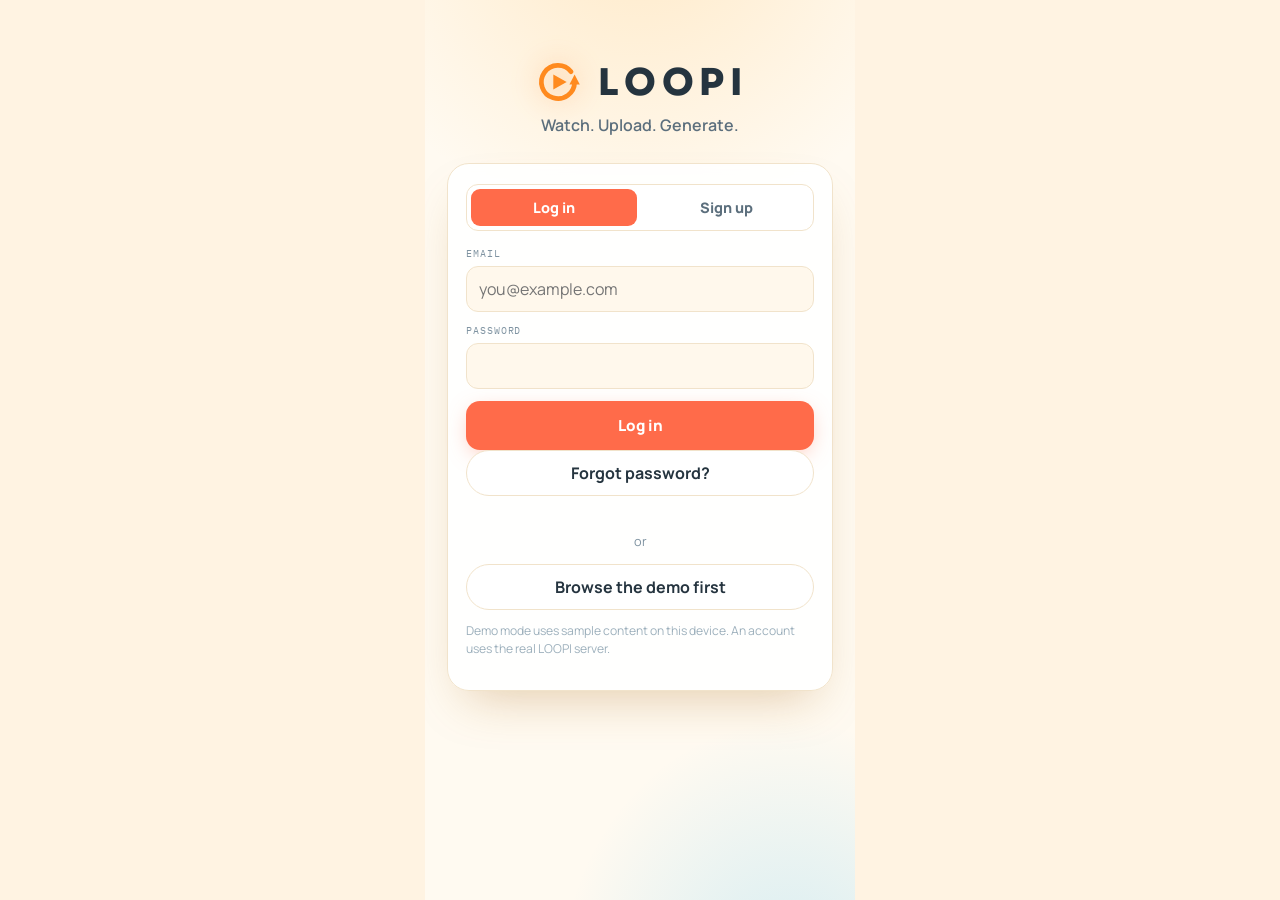
==== commit f557c65c: "QA fix pass 1 (2026-11-19): web app blockers — /app redirect+absolute assets, forgot-password + chan" ====
--- a/app/index.html
+++ b/app/index.html
@@ -8,9 +8,15 @@
 <link rel="preconnect" href="https://fonts.googleapis.com">
 <link rel="preconnect" href="https://fonts.gstatic.com" crossorigin>
 <link href="https://fonts.googleapis.com/css2?family=Sora:wght@600;700;800&family=Manrope:wght@400;500;600;700;800&family=IBM+Plex+Mono:wght@500;600&display=swap" rel="stylesheet">
-<link rel="stylesheet" href="style.css">
-<link rel="stylesheet" href="games.css">
-<link rel="stylesheet" href="volfield.css">
+<script>/* Bug fix (2026-11-19 QA #1): /app without the trailing slash used to
+ * serve this page with every relative asset resolved against the site
+ * root — no CSS, dead JS, a splash that never left. Bounce to /app/
+ * before anything renders, and use absolute asset paths below so the
+ * page works from either URL. */
+if (location.pathname === '/app') { location.replace('/app/' + location.search + location.hash); }</script>
+<link rel="stylesheet" href="/app/style.css">
+<link rel="stylesheet" href="/app/games.css">
+<link rel="stylesheet" href="/app/volfield.css">
 </head>
 <body>
 <div id="phone">
@@ -70,6 +76,12 @@
             <input id="auth-name" type="text" maxlength="60" autocomplete="name"></label>
           <label class="fld"><span data-i18n="handle">Handle</span>
             <input id="auth-handle" type="text" maxlength="24" autocomplete="username" placeholder="yourname"></label>
+          <label class="fld"><span>Who brought you? (optional)</span>
+            <input id="auth-referrer" type="text" maxlength="24" autocomplete="off" placeholder="their @handle"></label>
+          <label class="check-row">
+            <input id="auth-age" type="checkbox">
+            <span>I confirm I am 18 or older and I agree to the Terms &amp; Privacy Policy. LOOPI is an 18+ app.</span>
+          </label>
         </div>
 
         <label class="fld"><span data-i18n="email">Email</span>
@@ -78,6 +90,18 @@
           <input id="auth-password" type="password" autocomplete="current-password"></label>
 
         <button id="auth-submit" class="primary big" data-i18n="login">Log in</button>
+        <button id="auth-forgot-link" class="ghost big" type="button">Forgot password?</button>
+
+        <div id="reset-panel" class="hidden">
+          <label class="fld"><span>Reset code</span>
+            <input id="reset-code" type="text" inputmode="numeric" maxlength="10" autocomplete="one-time-code" placeholder="6-digit code from your email"></label>
+          <label class="fld"><span>New password</span>
+            <input id="reset-newpw" type="password" autocomplete="new-password"></label>
+          <button id="reset-send" class="ghost big" type="button">Email me a reset code</button>
+          <button id="reset-submit" class="primary big" type="button">Set new password</button>
+          <button id="reset-back" class="ghost big" type="button">Back to log in</button>
+          <p id="reset-msg" class="form-msg" role="alert"></p>
+        </div>
         <button id="bio-unlock-btn" class="ghost big hidden" data-i18n="bioUnlock">Unlock with fingerprint</button>
         <p id="auth-msg" class="form-msg" role="alert"></p>
 
@@ -357,10 +381,21 @@
         <div id="notif-prefs"></div>
         <p class="sub" data-i18n="notifPrefsNote">Choose what lands in your inbox. Turned-off types are never created.</p>
       </div>
+      <div class="settings-group" id="password-settings-group">
+        <h3 class="section-title">Password &amp; security</h3>
+        <label class="fld"><span>Current password</span>
+          <input id="chpw-current" type="password" autocomplete="current-password"></label>
+        <label class="fld"><span>New password (8+ characters)</span>
+          <input id="chpw-new" type="password" autocomplete="new-password"></label>
+        <button id="chpw-btn" class="ghost" type="button">Change password</button>
+        <p id="chpw-msg" class="form-msg"></p>
+        <p class="sub">Locked out instead? Use “Forgot password?” on the sign-in screen — we email you a reset code.</p>
+      </div>
       <div class="settings-group">
         <h3 class="section-title" data-i18n="about">About</h3>
         <p class="sub">LOOPI · <span data-i18n="aboutText">Upload-first short video. AI generation is one option inside — never the whole app.</span></p>
         <p class="sub" id="settings-mode"></p>
+        <p class="sub">Web app version 1.1.0</p>
       </div>
       <div class="settings-group danger-zone">
         <h3 class="section-title" data-i18n="dangerZone">Danger zone</h3>
@@ -404,6 +439,7 @@
         <button id="live-back" class="icon-btn" aria-label="Back" data-i18n-aria="ariaBack">‹</button>
         <h2 id="lr-title">Live</h2>
         <span class="live-badge" data-i18n="liveBadge">● LIVE</span>
+        <button id="lr-end-btn" class="ghost danger hidden" type="button">End stream</button>
       </header>
       <div class="lr-stage">
         <video id="lr-video" class="lr-video hidden" autoplay playsinline></video>
@@ -824,11 +860,11 @@
 
   <div id="toast" class="toast hidden"></div>
 </div>
-<script src="posters.js"></script>
-<script src="icons.js"></script>
-<script src="live-video.js"></script>
-<script src="clips.js"></script>
-<script src="app.js"></script>
+<script src="/app/posters.js"></script>
+<script src="/app/icons.js"></script>
+<script src="/app/live-video.js"></script>
+<script src="/app/clips.js"></script>
+<script src="/app/app.js"></script>
 <script src="games-online.js"></script>
 <script src="foodninja.js"></script>
 <script src="group-games.js"></script>
--- a/app/style.css
+++ b/app/style.css
@@ -236,7 +236,8 @@
   background:rgba(255,255,255,.14);border:1px solid rgba(255,255,255,.22);
   backdrop-filter:blur(6px);border-radius:8px;padding:5px 8px;
   font-family:var(--font-mono);font-size:.66rem;color:#e6f0c2;text-align:left}
-.musicline{font-size:.72rem;opacity:.92;margin-top:7px;color:#eef2e2;text-shadow:0 1px 6px rgba(0,0,0,.8)}
+.musicline{font-size:.72rem;opacity:.92;margin-top:7px;color:#eef2e2;text-shadow:0 1px 6px rgba(0,0,0,.8);
+  max-width:100%;overflow:hidden;text-overflow:ellipsis;white-space:nowrap}
 .card-progress{position:absolute;left:0;right:0;bottom:0;height:3px;background:rgba(255,255,255,.25);z-index:7}
 .card-progress i{display:block;height:100%;background:var(--lime);transition:width .25s linear}
 
@@ -272,7 +273,7 @@
 .ad-card .ad-label{border:1px solid var(--line3);border-radius:6px;padding:3px 10px;font-size:.68rem;letter-spacing:.12em;text-transform:uppercase}
 
 /* floating chat bubbles + round overlay (board spec) */
-.chat-bubble{position:absolute;left:-9px;top:52.5%;z-index:20;width:54px;height:54px;border-radius:50%;
+.chat-bubble{position:absolute;left:6px;top:52.5%;z-index:20;width:54px;height:54px;border-radius:50%;
   border:2.5px solid #fff;background:#7a4fd0;padding:0;display:flex;align-items:center;justify-content:center;
   box-shadow:0 6px 18px rgba(0,0,0,.45);animation:bubble-bob 3.2s ease-in-out infinite}
 .chat-bubble.bubble-2{top:61.8%;background:var(--blue);animation-delay:1.1s}
@@ -606,6 +607,8 @@
 /* settings */
 .settings-group{margin:10px 18px 0;background:var(--card);border:1px solid var(--line);border-radius:16px;padding:6px 16px 14px}
 .radio-row{display:flex;align-items:center;gap:11px;padding:11px 0;border-top:1px solid var(--line);cursor:pointer;font-size:.95rem}
+.check-row{display:flex;align-items:flex-start;gap:11px;padding:11px 0;cursor:pointer;font-size:.88rem;line-height:1.4}
+.check-row input{width:20px;height:20px;accent-color:var(--lime);flex:none;margin-top:1px}
 .radio-row input{width:20px;height:20px;accent-color:var(--lime);flex:none}
 .settings-group.danger-zone{border-color:#f3b8c6}
 #delete-account-btn{width:100%}
